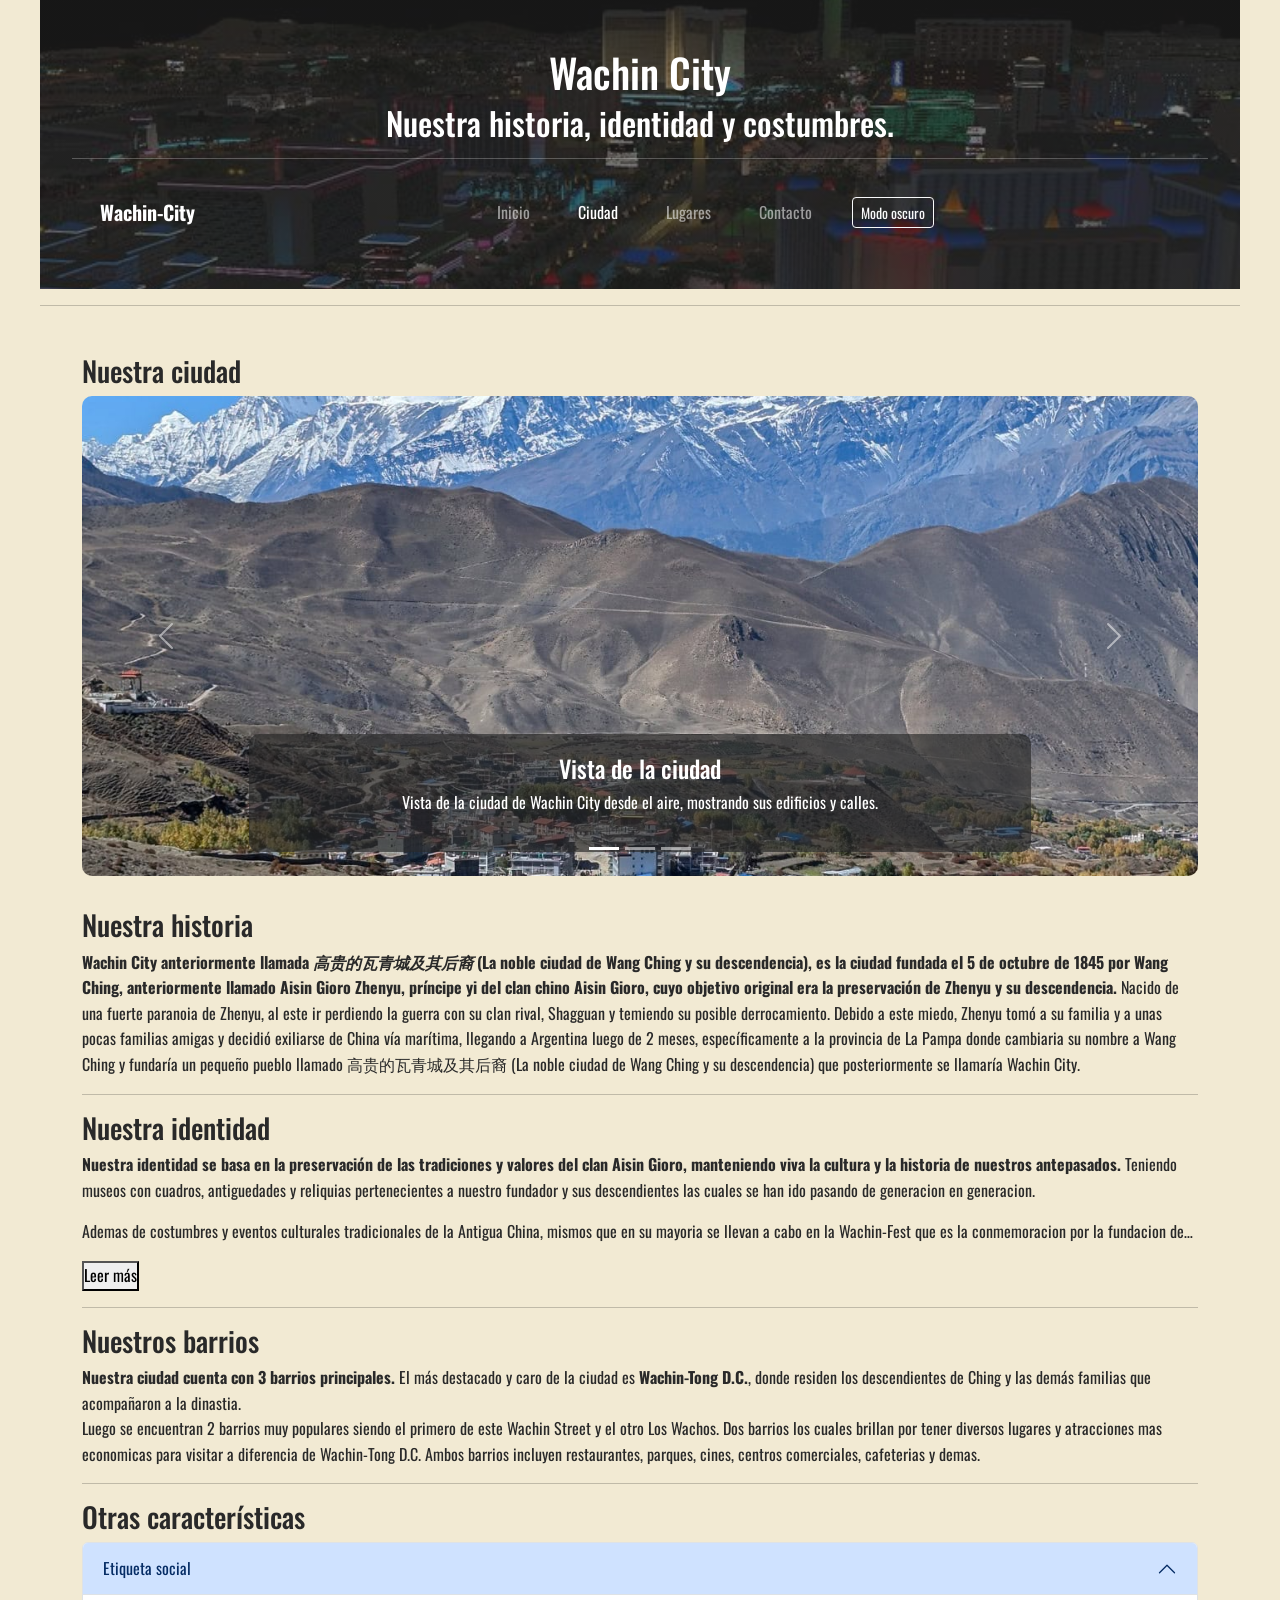
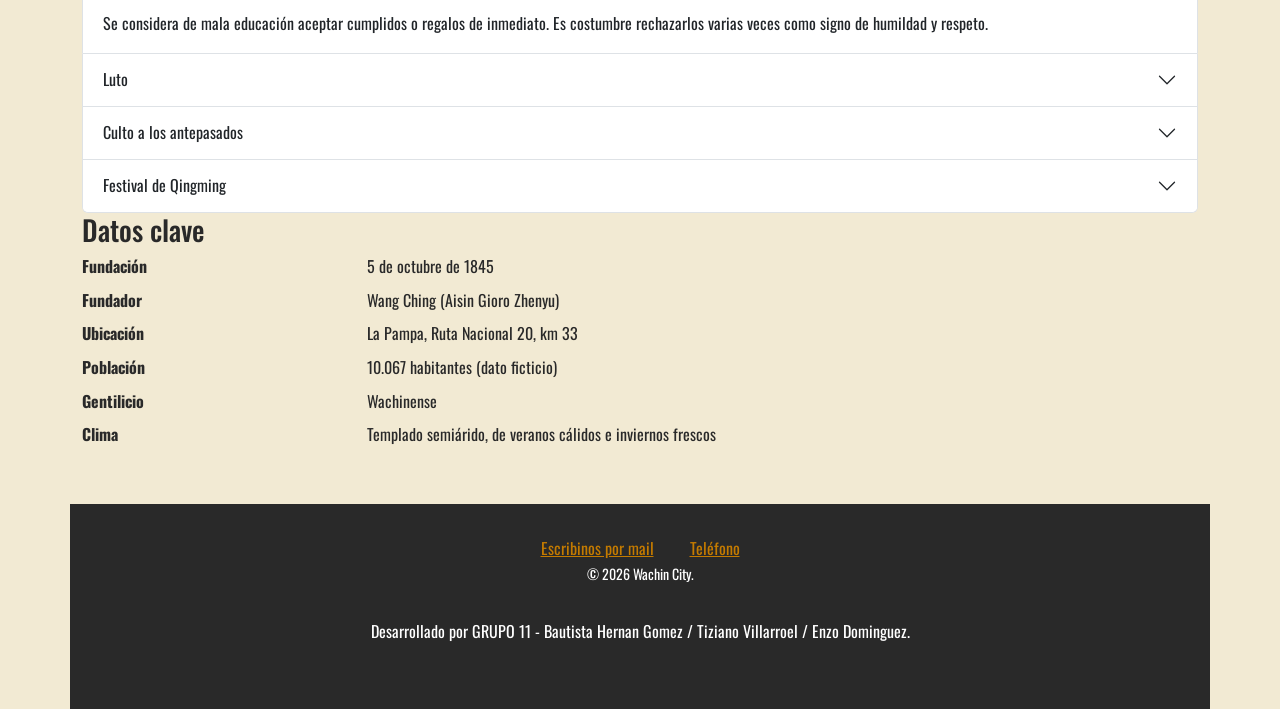
==== ciudad.html @ b2311fee "cambia el <dl> de otras características por un accordion" ====
<!DOCTYPE html>
<html lang="es">
<head>
    <meta charset="UTF-8">
    <meta name="viewport" content="width=device-width, initial-scale=1.0">
    <title>La ciudad | Wachin City</title>
    <link rel="preconnect" href="https://fonts.googleapis.com">
    <link rel="preconnect" href="https://fonts.gstatic.com" crossorigin>
    <link href="https://fonts.googleapis.com/css2?family=Oswald:wght@200..700&display=swap" rel="stylesheet">
    <link href="https://cdn.jsdelivr.net/npm/bootstrap@5.3.8/dist/css/bootstrap.min.css" rel="stylesheet" integrity="sha384-sRIl4kxILFvY47J16cr9ZwB07vP4J8+LH7qKQnuqkuIAvNWLzeN8tE5YBujZqJLB" crossorigin="anonymous">
    <link rel="stylesheet" href="./CSS/estilos.css">
</head>    
<body>
    <header id="principio" class="portada">
        <h1>
            Wachin City
        </h1>
        <h2>Nuestra historia, identidad y costumbres.</h2>
        <hr>
         <nav class="navbar navbar-expand-lg navbar-dark" aria-label="Navegación principal">
            <div class="container-fluid">

                <a class="navbar-brand" href="./Index.html">Wachin-City</a>

                <button class="navbar-toggler" type="button"
                        data-bs-toggle="collapse" data-bs-target="#menuPrincipal"
                        aria-controls="menuPrincipal" aria-expanded="false"
                        aria-label="Abrir menú">
                    <span class="navbar-toggler-icon"></span>
                </button>

                <div class="collapse navbar-collapse justify-content-center" id="menuPrincipal">
                    <ul class="navbar-nav">
                        <li class="nav-item"><a class="nav-link" href="./Index.html">Inicio</a></li>
                        <li class="nav-item"><a class="nav-link active" aria-current="page" href="./ciudad.html">Ciudad</a></li>
                        <li class="nav-item"><a class="nav-link" href="./lugares.html">Lugares</a></li>
                        <li class="nav-item"><a class="nav-link" href="./contacto.html">Contacto</a></li>
                    </ul>
                                        <button id="btn-modo" class="btn btn-outline-light btn-sm ms-lg-3">Modo oscuro</button>
                </div>

            </div>
        </nav>

    </header>
    <hr>
    <main class="container">
        <h3>Nuestra ciudad</h3>
        <div id="carouselDeCiudad" class="carousel slide">
        <div class="carousel-indicators">
            <button type="button" data-bs-target="#carouselDeCiudad" data-bs-slide-to="0" class="active" aria-current="true" aria-label="Slide 1"></button>
            <button type="button" data-bs-target="#carouselDeCiudad" data-bs-slide-to="1" aria-label="Slide 2"></button>
            <button type="button" data-bs-target="#carouselDeCiudad" data-bs-slide-to="2" aria-label="Slide 3"></button>
        </div>
        <div class="carousel-inner">
            <div class="carousel-item active">
            <img src="./IMG/2025-10-21-06-34-12-1344x1012.jpg" class="d-block w-100" alt="Vista de Wachin City desde el aire.">
            <div class="carousel-caption d-none d-md-block">
                <h4>Vista de la ciudad</h4>
                <p>Vista de la ciudad de Wachin City desde el aire, mostrando sus edificios y calles.</p>
            </div>
            </div>
            <div class="carousel-item">
            <img src="./IMG/_132733414_gettyimages-2034529929.jpg" class="d-block w-100" alt="Baile tradicional de la Wachin Fest.">
            <div class="carousel-caption d-none d-md-block">
                <h4>Baile tradicional</h4>
                <p>Un baile tradicional de la Wachin Fest, celebrada en conmemoración de la fundación de la ciudad.</p>
            </div>
            </div>
            <div class="carousel-item">
            <img src="./IMG/architecture_asia_the_largest_buddha_buddhism_building_deity_eye-1409924.jpg" class="d-block w-100" alt="Templo budista de Wachin City.">
            <div class="carousel-caption d-none d-md-block">
                <h4>Templo budista</h4>
                <p>Un templo budista en Wachin City, representativo de la cultura y religión local.</p>
            </div>
            </div>
        </div>
        <button class="carousel-control-prev" type="button" data-bs-target="#carouselDeCiudad" data-bs-slide="prev">
            <span class="carousel-control-prev-icon" aria-hidden="true"></span>
            <span class="visually-hidden">Previous</span>
        </button>
        <button class="carousel-control-next" type="button" data-bs-target="#carouselDeCiudad" data-bs-slide="next">
            <span class="carousel-control-next-icon" aria-hidden="true"></span>
            <span class="visually-hidden">Next</span>
        </button>
        </div>
        <h3>Nuestra historia</h3>
          <p>
           <b>
           Wachin City anteriormente llamada <em>高贵的瓦青城及其后裔</em> (La noble ciudad de 
     Wang Ching y su descendencia), es la ciudad fundada el 5 de octubre de 1845 por Wang Ching,
     anteriormente llamado Aisin Gioro Zhenyu, príncipe yi del clan chino Aisin Gioro, cuyo 
     objetivo original era la preservación de Zhenyu y su descendencia.
            </b> 
           Nacido de una fuerte paranoia de Zhenyu, al este ir perdiendo la guerra con su clan rival,
     Shagguan y temiendo su posible derrocamiento. Debido a este miedo, Zhenyu tomó a su familia y a unas pocas familias amigas y decidió exiliarse de China vía marítima,
    llegando a Argentina luego de 2 meses, específicamente a la provincia de La Pampa donde cambiaria su nombre a Wang Ching
     y fundaría un pequeño pueblo llamado 高贵的瓦青城及其后裔 (La noble ciudad de Wang Ching y su descendencia) que posteriormente se llamaría Wachin City.
        </p>
        <hr>
        <h3>Nuestra identidad</h3>
          <p>
                <b>
                    Nuestra identidad se basa en la preservación de las tradiciones y valores del clan Aisin Gioro, manteniendo viva la cultura y la historia de nuestros antepasados.
                </b>
                Teniendo museos con cuadros, antiguedades y reliquias pertenecientes a nuestro fundador y sus descendientes las cuales se han ido pasando
                de generacion en generacion.
                <br>
          </p>
              <p id="texto" class="texto-corto">
Ademas de costumbres y eventos culturales tradicionales de la Antigua China, mismos que en su mayoria se llevan a cabo en la Wachin-Fest que es la conmemoracion por la fundacion 
                de la ciudad. Como por ejemplo la tradicional Danza del Dragon para ahuyentar a los malos espiritus o el desarrollo de la caligrafía, poesía,
                 música con gongs y flautas como medio artistico, y juegos como el touhu (lanzamiento de flechas) como medio de entretenimiento.</p>

<button id="btnLeer" onclick="alternarTexto('texto', 'btnLeer')">Leer más</button>  
            
        <hr>
        <h3>Nuestros barrios</h3>
        <p>
            <b>
                Nuestra ciudad cuenta con 3 barrios principales.
            </b>
            El más destacado y caro de la ciudad es <b>Wachin-Tong D.C.</b>, donde residen
            los descendientes de Ching y las demás familias que acompañaron a la dinastia. <br>
             Luego se encuentran 2 barrios muy populares siendo el primero de este Wachin Street
              y el otro Los Wachos. Dos barrios los cuales brillan por tener diversos lugares y atracciones mas economicas para visitar
              a diferencia de Wachin-Tong D.C. Ambos barrios incluyen restaurantes, parques, cines, centros comerciales, cafeterias y demas.

        </p>
        <hr>
        <h3>Otras características</h3>
        <div class="accordion" id="acordeonCaracteristicas">

            <div class="accordion-item">
                <h4 class="accordion-header">
                    <button class="accordion-button" type="button" data-bs-toggle="collapse"
                            data-bs-target="#carac1" aria-expanded="true" aria-controls="carac1">
                        Etiqueta social
                    </button>
                </h4>
                <div id="carac1" class="accordion-collapse collapse show" data-bs-parent="#acordeonCaracteristicas">
                    <div class="accordion-body">
                        Se considera de mala educación aceptar cumplidos o regalos de inmediato.
                        Es costumbre rechazarlos varias veces como signo de humildad y respeto.
                    </div>
                </div>
            </div>

            <div class="accordion-item">
                <h4 class="accordion-header">
                    <button class="accordion-button collapsed" type="button" data-bs-toggle="collapse"
                            data-bs-target="#carac2" aria-expanded="false" aria-controls="carac2">
                        Luto
                    </button>
                </h4>
                <div id="carac2" class="accordion-collapse collapse" data-bs-parent="#acordeonCaracteristicas">
                    <div class="accordion-body">
                        De la misma forma que en China y diferente al resto de Argentina, el color del luto
                        en Wachin City es el blanco, utilizado en vestimenta y decoraciones funerarias.
                    </div>
                </div>
            </div>

            <div class="accordion-item">
                <h4 class="accordion-header">
                    <button class="accordion-button collapsed" type="button" data-bs-toggle="collapse"
                            data-bs-target="#carac3" aria-expanded="false" aria-controls="carac3">
                        Culto a los antepasados
                    </button>
                </h4>
                <div id="carac3" class="accordion-collapse collapse" data-bs-parent="#acordeonCaracteristicas">
                    <div class="accordion-body">
                        Cada hogar mantiene un altar dedicado a los ancestros, donde se llevan ofrendas
                        de comida, incienso y vino regularmente.
                    </div>
                </div>
            </div>

            <div class="accordion-item">
                <h4 class="accordion-header">
                    <button class="accordion-button collapsed" type="button" data-bs-toggle="collapse"
                            data-bs-target="#carac4" aria-expanded="false" aria-controls="carac4">
                        Festival de Qingming
                    </button>
                </h4>
                <div id="carac4" class="accordion-collapse collapse" data-bs-parent="#acordeonCaracteristicas">
                    <div class="accordion-body">
                        Práctica muy antigua de barrer y visitar tumbas familiares cada 4 o 5 de abril,
                        dejando comida y ofrendas. Se cree que descuidar la tumba trae el castigo de los espíritus.
                    </div>
                </div>
            </div>

        </div>
        <h3>Datos clave</h3>
        <dl class="row">
            <dt class="col-sm-3">Fundación</dt>
            <dd class="col-sm-9">5 de octubre de 1845</dd>
            <dt class="col-sm-3">Fundador</dt>
            <dd class="col-sm-9">Wang Ching (Aisin Gioro Zhenyu)</dd>
            <dt class="col-sm-3">Ubicación</dt>
            <dd class="col-sm-9">La Pampa, Ruta Nacional 20, km 33</dd>
            <dt class="col-sm-3">Población</dt>
            <dd class="col-sm-9">10.067 habitantes (dato ficticio)</dd>
            <dt class="col-sm-3">Gentilicio</dt>
            <dd class="col-sm-9">Wachinense</dd>
            <dt class="col-sm-3">Clima</dt>
            <dd class="col-sm-9">Templado semiárido, de veranos cálidos e inviernos frescos</dd>
        </dl>
    </main>
    <footer class="container">
        <a href="mailto:consultaswachincity@gmail.com">Escribinos por mail</a>
        <a href="tel:+542954123456">Teléfono</a>
        <p><small>&copy; 2026 Wachin City. </small></p>
        <address>Desarrollado por GRUPO 11 - Bautista Hernan Gomez / Tiziano Villarroel / Enzo Dominguez.</address>
    </footer>
    <script src="https://cdn.jsdelivr.net/npm/bootstrap@5.3.8/dist/js/bootstrap.min.js" integrity="sha384-G/EV+4j2dNv+tEPo3++6LCgdCROaejBqfUeNjuKAiuXbjrxilcCdDz6ZAVfHWe1Y" crossorigin="anonymous"></script>
    <script src="./JS/main.js"></script>
</body>
</html>
---- CSS/estilos.css ----
/*  ACA ARMO MI PALETA  */

:root {
    --color-primario: #7ba8ad;
    --color-acento: #c47b00;
    --color-fondo: #f2ead3;
    --color-texto: #292929;
    --color-texto-claro: #ffffff;
    --fuente-principal: "Oswald", sans-serif;
    --color-tarjeta: #ffffff;
    --color-footer: #292929;
}

/* RESET BASICO */

* {
  box-sizing: border-box;
  margin: 0;
  padding: 0;
}

/* ESTILOS GLOBALES */

html {
  font-size: 16px
}

body {
    font-family: var(--fuente-principal);
    font-size: 1rem;
    line-height: 1.6;
    color: var(--color-texto);
    background-color: var(--color-fondo);
    max-width: 1200px;
    margin: 0 auto;

}

/* HEADER */

header {
  background-color: var(--color-primario);
  color: var(--color-texto-claro);
  padding: 2rem;
  text-align: center;
}

header h1 {
  font-size: 2.5rem;
}

nav {
  margin-top: 1.5rem;
  justify-content: center;
}

nav a{
  color: var(--color-texto-claro);
  text-decoration: none;
  margin: 0 1rem;
  font-weight: bold;
}

nav a:hover {
    color: var(--color-acento);
    text-decoration: underline;
}

header img {
    width: 80%;
    max-width: 800px;
    margin-top: 1.5rem;
    border-radius: 10px;
}

/* PORTADA (solo el header del index) */

.portada {
    background-image:
        linear-gradient(rgba(41, 41, 41, 0.55), rgba(41, 41, 41, 0.55)),
        url("../IMG/db695988c32816dcdccfdafbcd4e0175.jpg");
    background-size: cover;
    background-position: center;
    padding: 3rem 2rem;
}


/* MAIN Y SECCIONES-ARTICULOS */

main {
    padding: 2rem;
}

/* CLIMA */

.clima {

    display: flex;

    justify-content: center;

    align-items: center;

    gap: 1rem;

    background-color: rgba(255, 255, 255, 0.15);

    padding: 0.8rem 1.5rem;

    margin: 1.5rem auto;

    border-radius: 50px;

    width: fit-content;

}


/* PRESENTACIÓN */

.presentacion {

    max-width: 850px;

    margin: 2rem auto 0;

}


.presentacion h2 {

    margin-bottom: 0.8rem;

}


.presentacion p {

    font-size: 1.05rem;

}

/* TARJETAS PRINCIPALES */

.contenedor-articulos {

    display: grid;

    grid-template-columns: repeat(3, 1fr);

    gap: 1.5rem;

}


.tarjeta {

    background-color: var(--color-tarjeta);

    padding: 1.5rem;

    border-left: 5px solid var(--color-primario);

    border-radius: 10px;

}


.tarjeta h3 {

    color: var(--color-primario);

    font-size: 1.5rem;

    margin-bottom: 0.5rem;

}


.tarjeta p {

    margin-bottom: 1rem;

}


/* BOTONES */

.boton {

    display: inline-block;

    background-color: var(--color-primario);

    color: var(--color-texto-claro);

    padding: 0.5rem 1rem;

    border-radius: 50px;

    text-decoration: none;

    font-weight: bold;

    margin-top: 0.5rem;

}


.boton:hover {

    background-color: var(--color-acento);

}


/* SECCIÓN DE NOTICIAS */

.seccion-noticias {

    margin-top: 3rem;

}


.seccion-noticias > h2 {

    text-align: center;

    margin-bottom: 1.5rem;

    color: var(--color-primario);

}


/* CONTENEDOR DE NOTICIAS */

.sector-noticias {
    display: grid;
    grid-template-columns: repeat(2, 1fr);
    gap: 2rem;

    max-width: 1000px;
    margin: 0 auto;
}


/* TARJETA DE NOTICIA */

.noticia {

    display: flex;

    align-items: stretch;

    background-color: var(--color-tarjeta);

    border-top: 5px solid var(--color-acento);

    border-radius: 10px;

    overflow: hidden;

}


/* IMAGEN DE NOTICIA */

.noticia img {

    width: 45%;

    min-height: 200px;

    object-fit: cover;

}


/* CONTENIDO DE LA NOTICIA */

.contenido-noticia {
    display: flex;
    flex-direction: column;
    padding: 1.5rem;
    flex: 1;
}

.contenido-noticia .boton {
    align-self: center;
    margin-top: auto;
}

.contenido-noticia h3 {

    color: var(--color-primario);

    font-size: 1.4rem;

    margin-bottom: 0.5rem;

}


.contenido-noticia p {

    margin-bottom: 0.8rem;

}


/* FOOTER */

footer {
    background-color: var(--color-footer);
    color: var(--color-texto-claro);
    padding: 2rem;
    text-align: center;
}

footer a {
    color: var(--color-acento);
    margin: 0 1rem;
}

address {
    text-align: center;
    padding: 1rem;
}


/* MODO OSCURO */

body.oscuro {
    --color-fondo: #1a1a1a;
    --color-texto: #f5f5f5;
    --color-tarjeta: #2a2a2a;
}


/* RESPONSIVE (celulares y tablets)*/

@media (max-width: 768px) {

    .contenedor-articulos,
    .sector-noticias {
        grid-template-columns: 1fr;
    }

    .noticia {
        flex-direction: column;
    }

    .noticia img {
        width: 100%;
    }
}


/* Texto completo al hacer clic en "Leer más" */
.texto-corto.expandido {
  display: block;
  -webkit-line-clamp: unset;
  line-clamp: unset;
  overflow: visible;
}

/* Mensaje general que muestra main.js debajo del formulario */
.msg-error,
.msg-exito {
    padding: 0.75rem 1rem;
    border-radius: 8px;
    border-left: 5px solid;
}

.msg-error {
    background-color: #fdecea;
    color: #7a1c14;
    border-left-color: #c0392b;
}

.msg-exito {
    background-color: #e8f5e9;
    color: #1b5e20;
    border-left-color: #2e7d32;
}
/* Variante propia de btn con la paleta (se usa como "btn btn-wachin") */

.btn-wachin {
    background-color: var(--color-primario);
    color: var(--color-texto-claro);
    border: none;
    padding: 0.5rem 1rem;
    border-radius: 50px;
    text-decoration: none;
    font-weight: bold;
    cursor: pointer;
}

/* PERSONALIZACIÓN CARRUSEL */
.carousel {
    border-radius: 10px;
    overflow: hidden;
    margin-bottom: 2rem;
}

.carousel img {
    max-height: 480px;
    object-fit: cover;
}

.carousel-caption {
    background-color: rgba(41, 41, 41, 0.65);
    border-radius: 10px;
    bottom: 1.5rem;
}


/* NOTICIAS - categoría y fecha */

.meta-noticia {
    display: flex;
    align-items: center;
    gap: 0.5rem;
    font-size: 0.9rem;
}
.texto-corto {
  display: -webkit-box;
  -webkit-box-orient: vertical;
  -webkit-line-clamp: 1;
  line-clamp: 1;
  overflow: hidden;
}

.texto-corto.expandido {
  display: block;
  -webkit-line-clamp: unset;
  line-clamp: unset;
  overflow: visible;
}
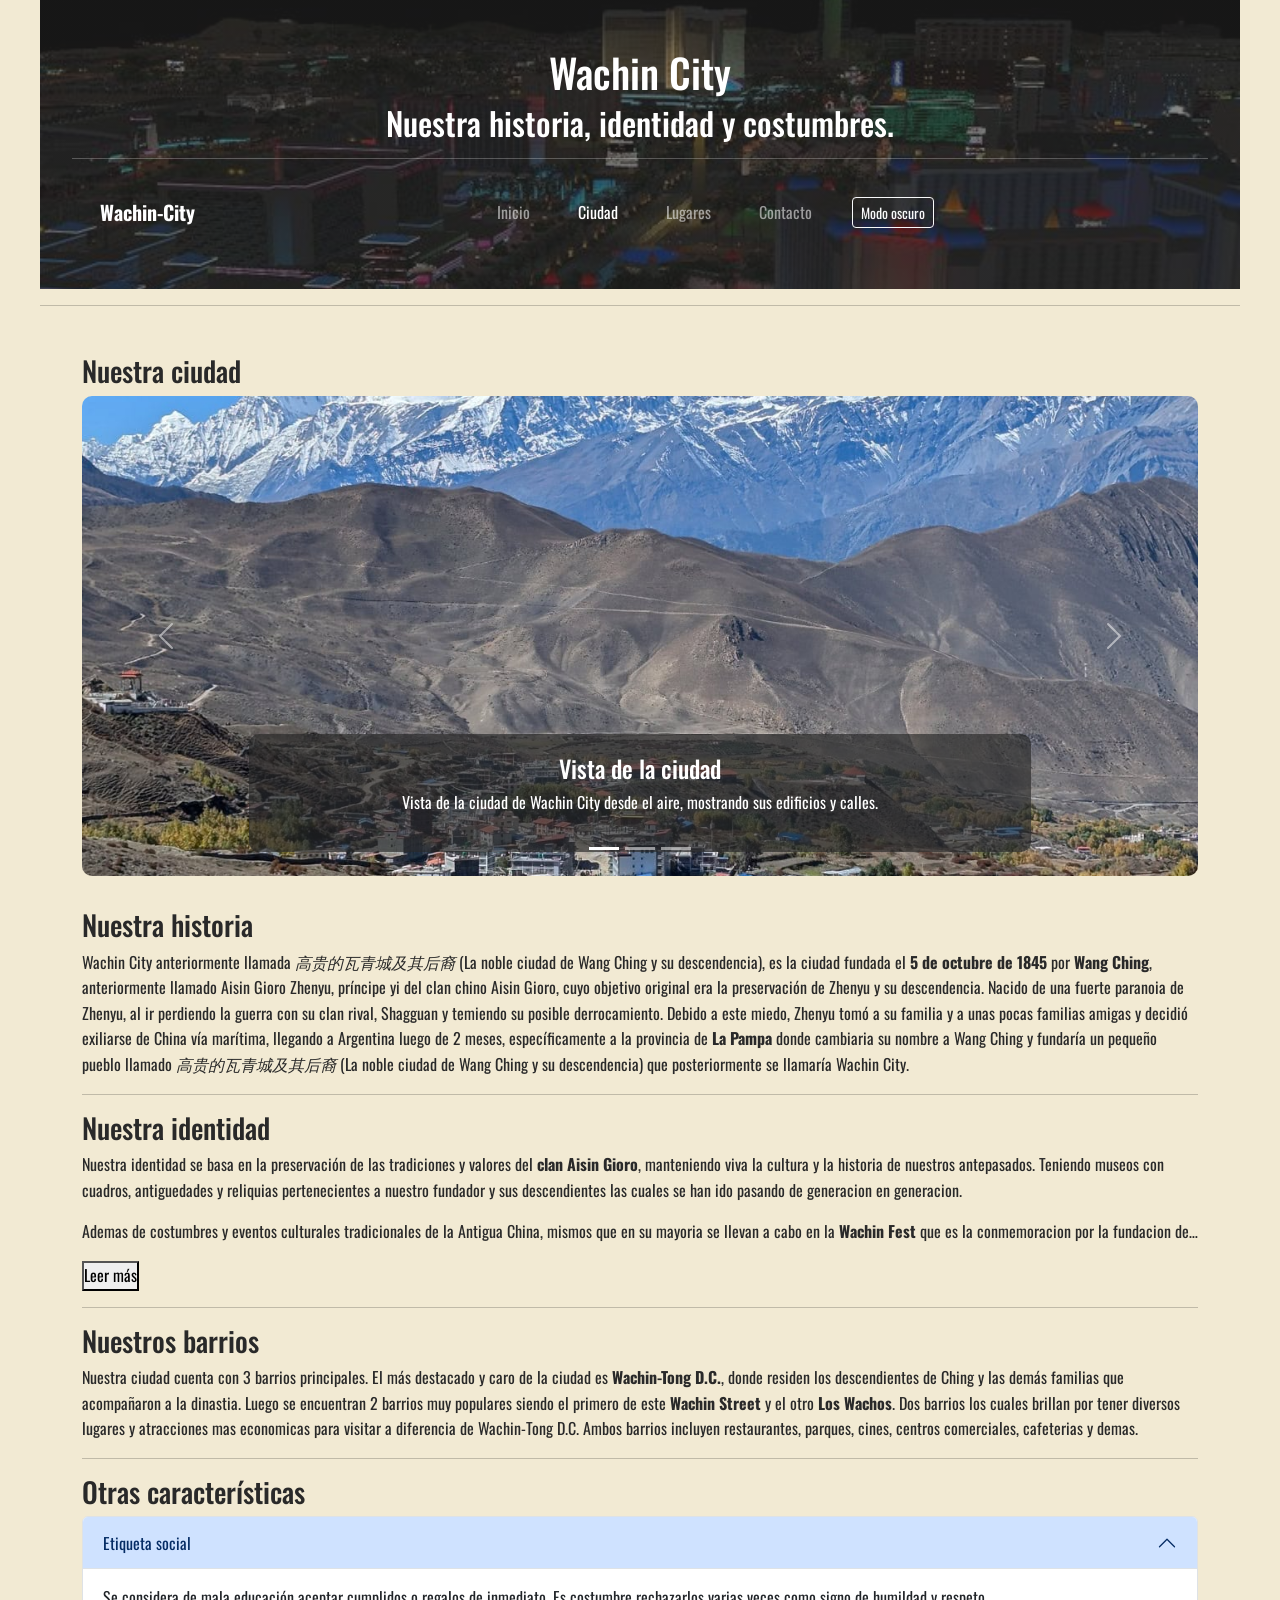
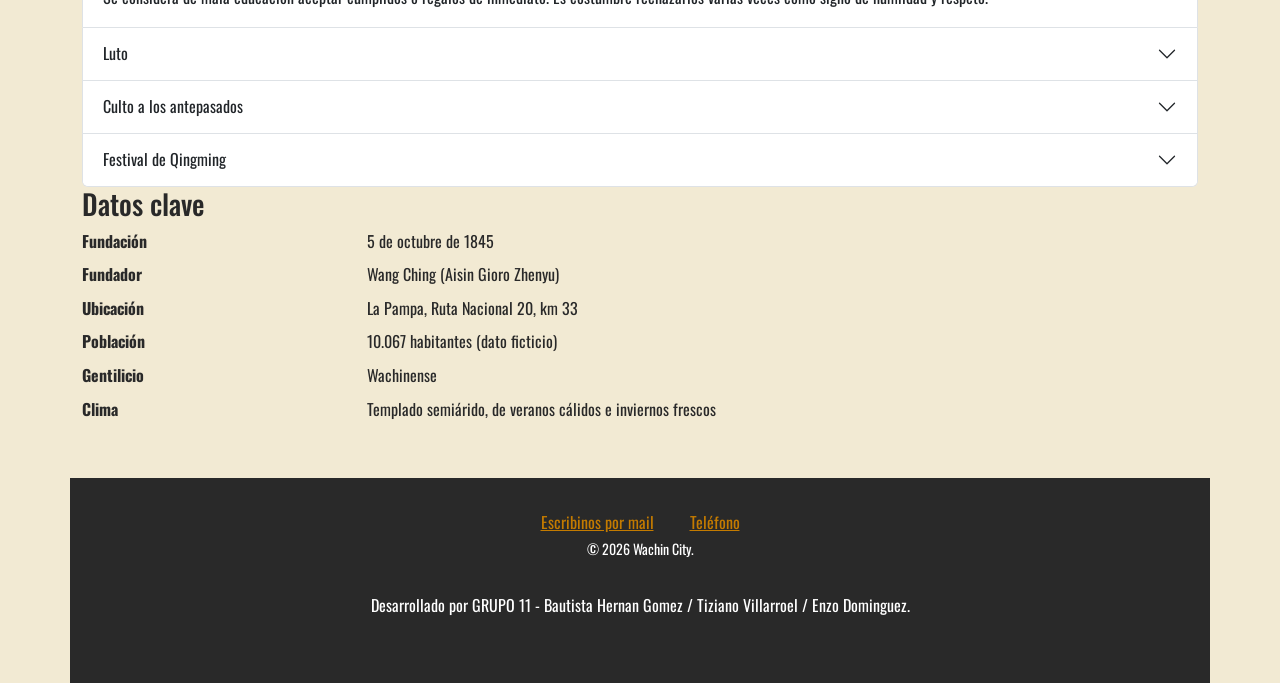
==== commit c0544933: "cambia <b> por <strong> en datos de importancia" ====
--- a/ciudad.html
+++ b/ciudad.html
@@ -86,29 +86,29 @@
         </div>
         <h3>Nuestra historia</h3>
           <p>
-           <b>
-           Wachin City anteriormente llamada <em>高贵的瓦青城及其后裔</em> (La noble ciudad de 
-     Wang Ching y su descendencia), es la ciudad fundada el 5 de octubre de 1845 por Wang Ching,
+           
+           Wachin City anteriormente llamada <em lang="zh">高贵的瓦青城及其后裔</em> (La noble ciudad de 
+     Wang Ching y su descendencia), es la ciudad fundada el <strong>5 de octubre de 1845</strong> por <strong>Wang Ching</strong>,
      anteriormente llamado Aisin Gioro Zhenyu, príncipe yi del clan chino Aisin Gioro, cuyo 
      objetivo original era la preservación de Zhenyu y su descendencia.
-            </b> 
-           Nacido de una fuerte paranoia de Zhenyu, al este ir perdiendo la guerra con su clan rival,
+        
+           Nacido de una fuerte paranoia de Zhenyu, al ir perdiendo la guerra con su clan rival,
      Shagguan y temiendo su posible derrocamiento. Debido a este miedo, Zhenyu tomó a su familia y a unas pocas familias amigas y decidió exiliarse de China vía marítima,
-    llegando a Argentina luego de 2 meses, específicamente a la provincia de La Pampa donde cambiaria su nombre a Wang Ching
-     y fundaría un pequeño pueblo llamado 高贵的瓦青城及其后裔 (La noble ciudad de Wang Ching y su descendencia) que posteriormente se llamaría Wachin City.
+    llegando a Argentina luego de 2 meses, específicamente a la provincia de <strong>La Pampa</strong> donde cambiaria su nombre a Wang Ching
+     y fundaría un pequeño pueblo llamado <em lang="zh">高贵的瓦青城及其后裔</em> (La noble ciudad de Wang Ching y su descendencia) que posteriormente se llamaría Wachin City.
         </p>
         <hr>
         <h3>Nuestra identidad</h3>
           <p>
-                <b>
-                    Nuestra identidad se basa en la preservación de las tradiciones y valores del clan Aisin Gioro, manteniendo viva la cultura y la historia de nuestros antepasados.
-                </b>
+            
+                    Nuestra identidad se basa en la preservación de las tradiciones y valores del <strong>clan Aisin Gioro</strong>, manteniendo viva la cultura y la historia de nuestros antepasados.
+               
                 Teniendo museos con cuadros, antiguedades y reliquias pertenecientes a nuestro fundador y sus descendientes las cuales se han ido pasando
                 de generacion en generacion.
-                <br>
+
           </p>
               <p id="texto" class="texto-corto">
-Ademas de costumbres y eventos culturales tradicionales de la Antigua China, mismos que en su mayoria se llevan a cabo en la Wachin-Fest que es la conmemoracion por la fundacion 
+        Ademas de costumbres y eventos culturales tradicionales de la Antigua China, mismos que en su mayoria se llevan a cabo en la <strong>Wachin Fest</strong> que es la conmemoracion por la fundacion 
                 de la ciudad. Como por ejemplo la tradicional Danza del Dragon para ahuyentar a los malos espiritus o el desarrollo de la caligrafía, poesía,
                  música con gongs y flautas como medio artistico, y juegos como el touhu (lanzamiento de flechas) como medio de entretenimiento.</p>
 
@@ -117,13 +117,13 @@
         <hr>
         <h3>Nuestros barrios</h3>
         <p>
-            <b>
+            
                 Nuestra ciudad cuenta con 3 barrios principales.
-            </b>
-            El más destacado y caro de la ciudad es <b>Wachin-Tong D.C.</b>, donde residen
-            los descendientes de Ching y las demás familias que acompañaron a la dinastia. <br>
-             Luego se encuentran 2 barrios muy populares siendo el primero de este Wachin Street
-              y el otro Los Wachos. Dos barrios los cuales brillan por tener diversos lugares y atracciones mas economicas para visitar
+            
+            El más destacado y caro de la ciudad es <strong>Wachin-Tong D.C.</strong>, donde residen
+            los descendientes de Ching y las demás familias que acompañaron a la dinastia. 
+             Luego se encuentran 2 barrios muy populares siendo el primero de este <strong>Wachin Street</strong>
+              y el otro <strong>Los Wachos</strong>. Dos barrios los cuales brillan por tener diversos lugares y atracciones mas economicas para visitar
               a diferencia de Wachin-Tong D.C. Ambos barrios incluyen restaurantes, parques, cines, centros comerciales, cafeterias y demas.
 
         </p>
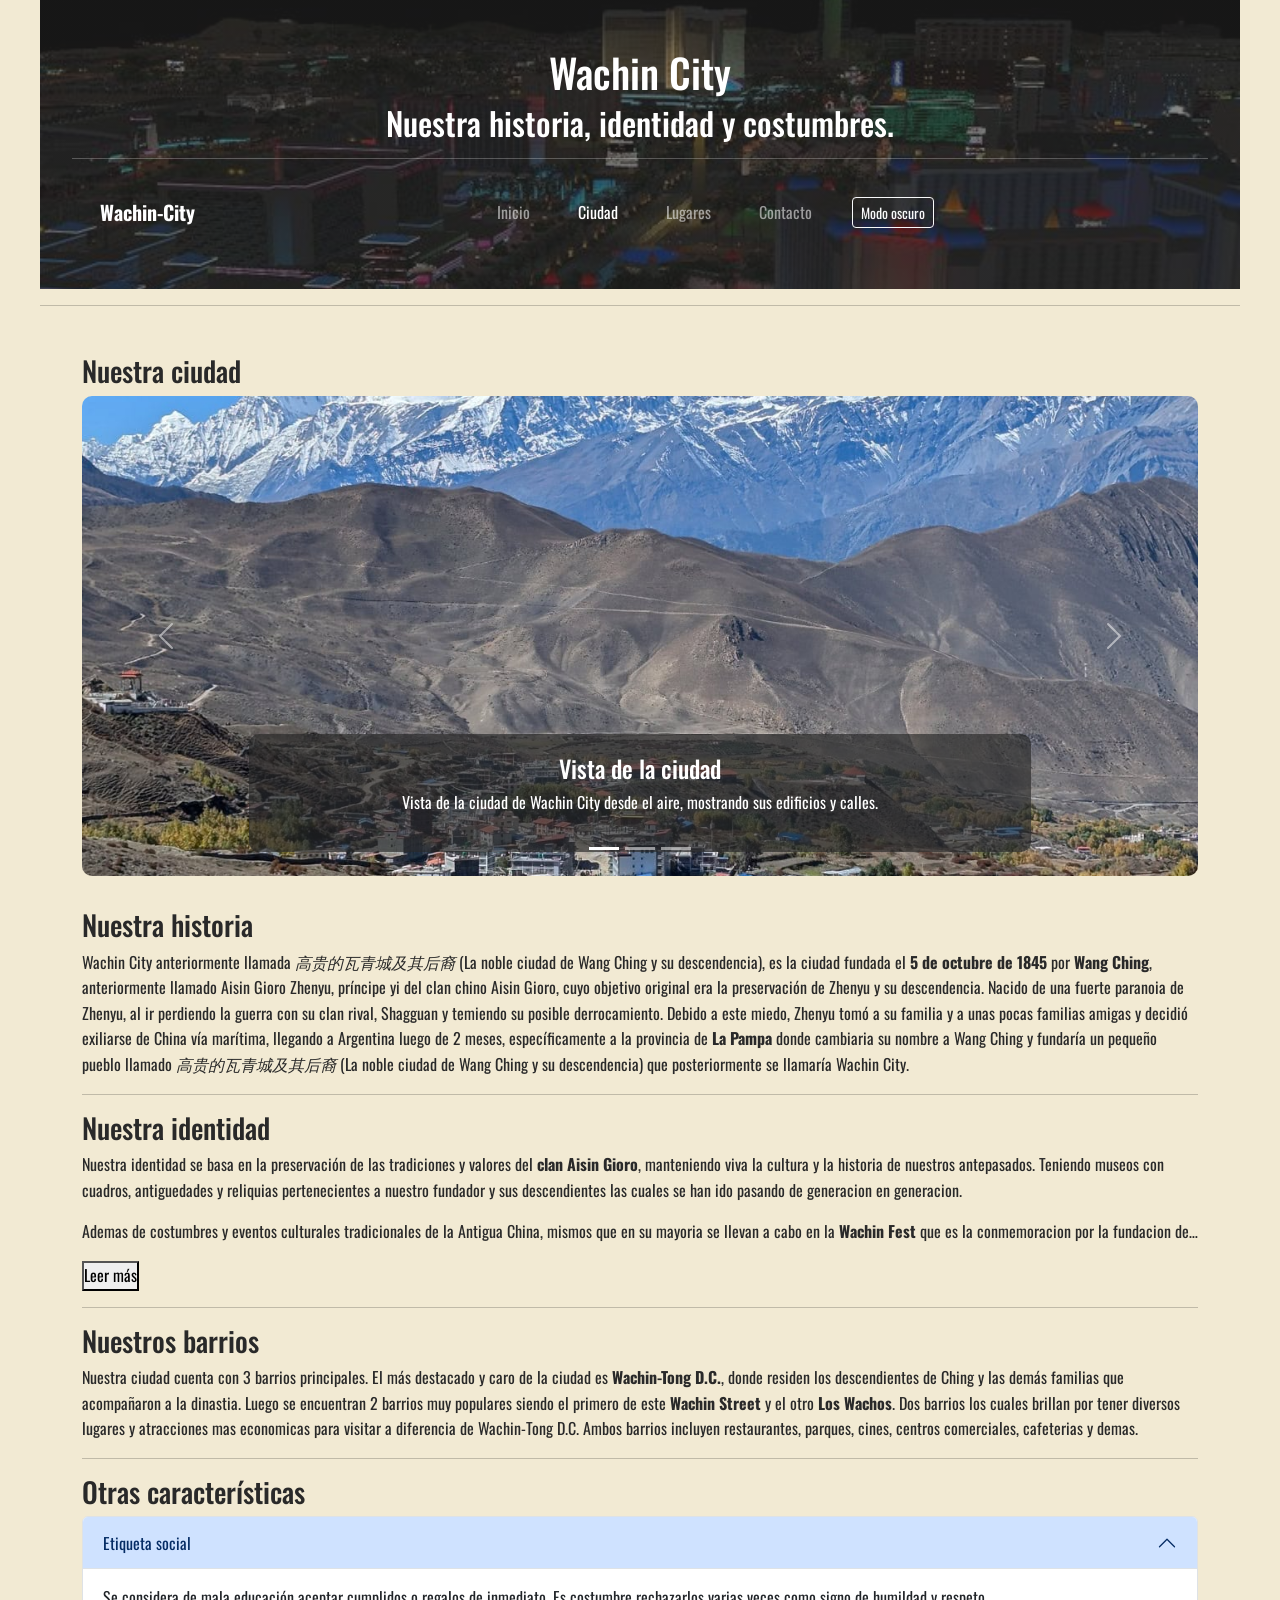
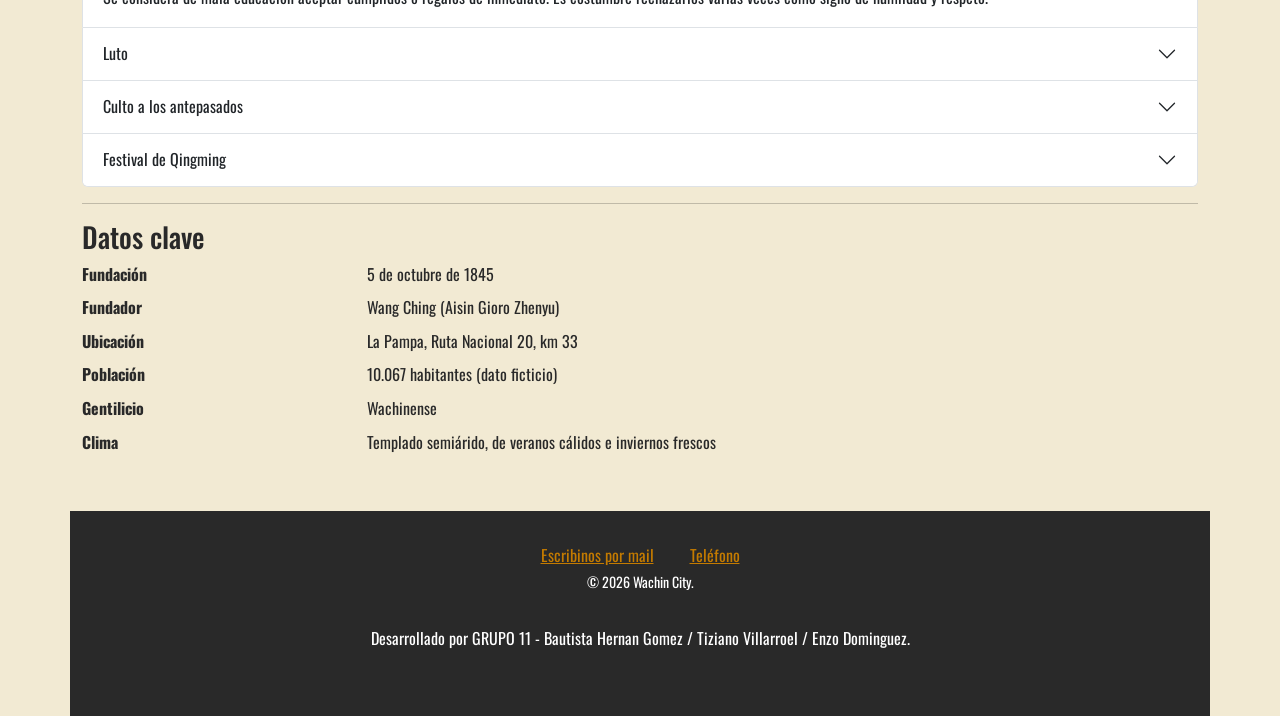
==== commit e21164fc: "agrega un hr despues de otras caracteristicas" ====
--- a/ciudad.html
+++ b/ciudad.html
@@ -192,6 +192,7 @@
             </div>
 
         </div>
+        <hr>
         <h3>Datos clave</h3>
         <dl class="row">
             <dt class="col-sm-3">Fundación</dt>
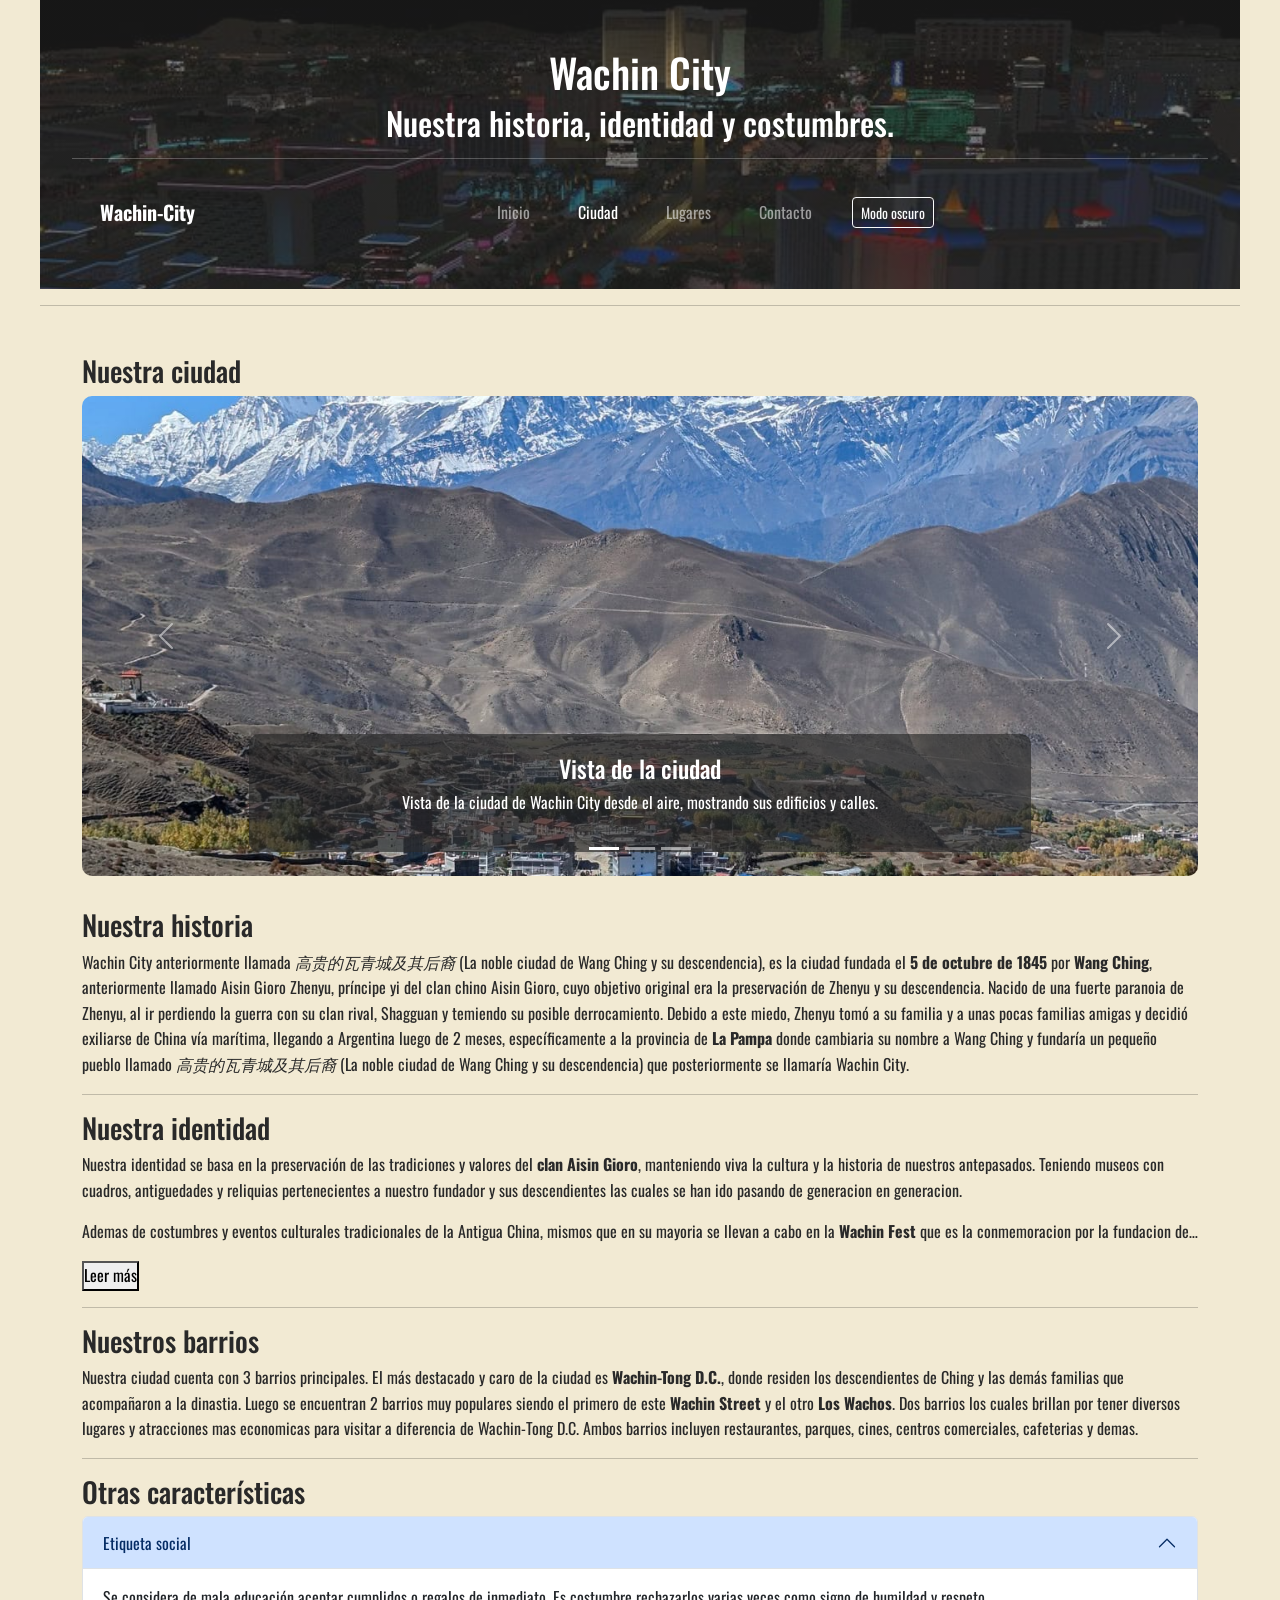
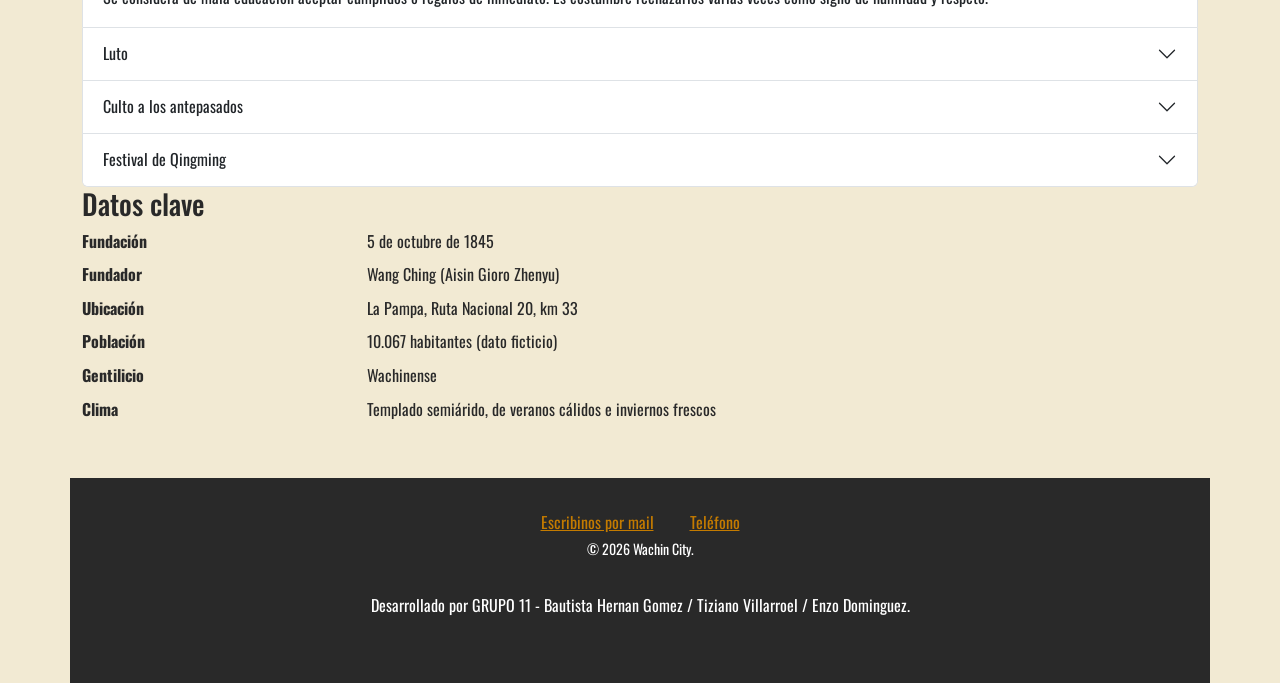
==== commit cce814f6: "Merge branch 'main' of https://github.com/gomezbautista0077-tech/Lenguajes-Informaticos1-" ====
--- a/ciudad.html
+++ b/ciudad.html
@@ -192,7 +192,6 @@
             </div>
 
         </div>
-        <hr>
         <h3>Datos clave</h3>
         <dl class="row">
             <dt class="col-sm-3">Fundación</dt>
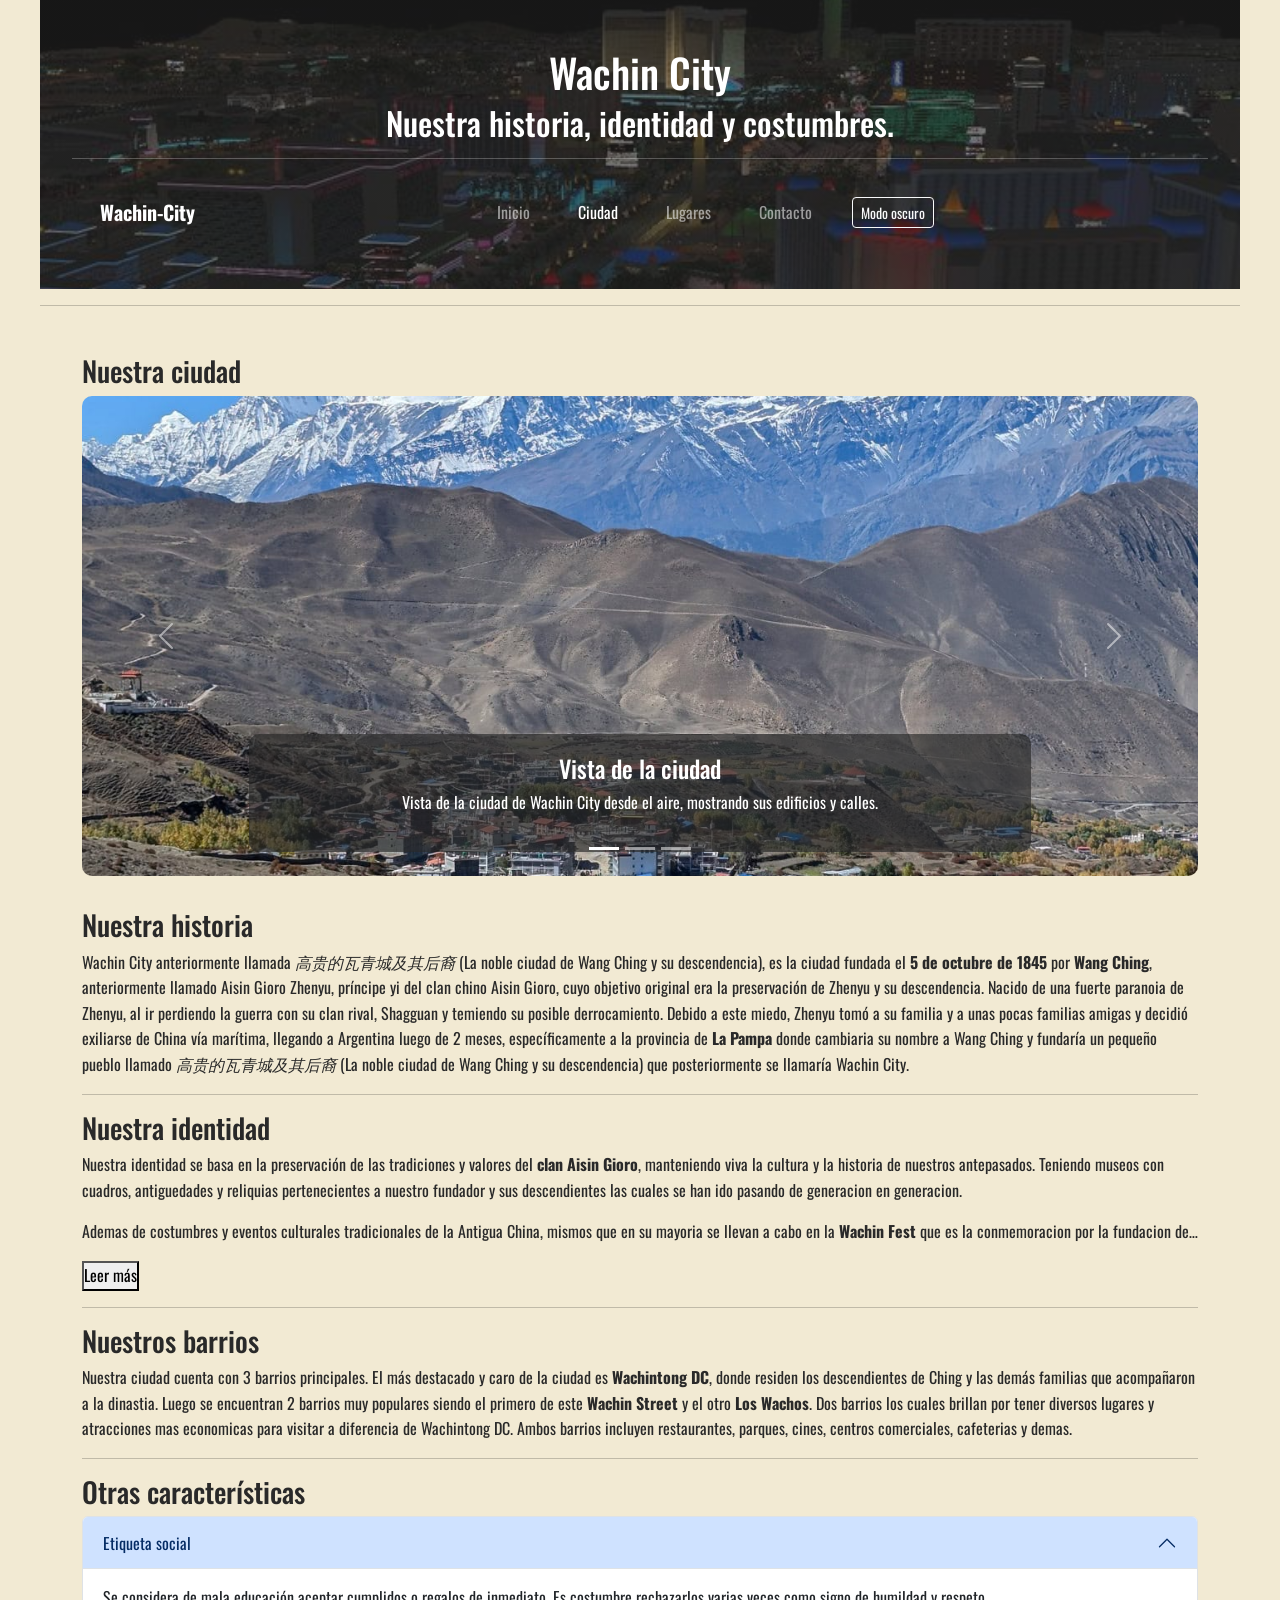
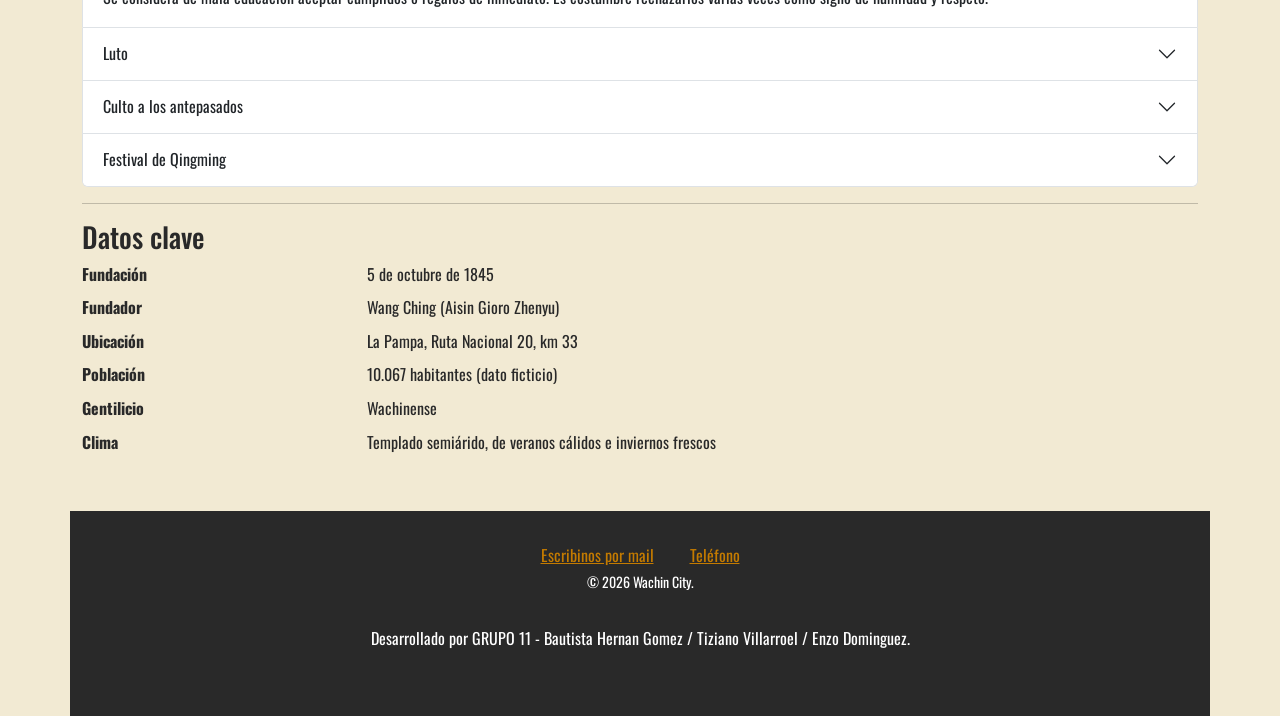
==== commit 54359211: "fix: cambia imágenes del carrussel y arregla nombres" ====
--- a/ciudad.html
+++ b/ciudad.html
@@ -61,17 +61,17 @@
             </div>
             </div>
             <div class="carousel-item">
-            <img src="./IMG/_132733414_gettyimages-2034529929.jpg" class="d-block w-100" alt="Baile tradicional de la Wachin Fest.">
+            <img src="./IMG/POST-2-PLAZA-DE-DURBAR-EN-PATAN-c-dalbera.jpg" class="d-block w-100" alt="Plaza de Wachin Street.">
             <div class="carousel-caption d-none d-md-block">
-                <h4>Baile tradicional</h4>
-                <p>Un baile tradicional de la Wachin Fest, celebrada en conmemoración de la fundación de la ciudad.</p>
+                <h4>Plaza de Wachin Street</h4>
+                <p>Una de las plazas principales de Wachin Street, donde se celebran eventos culturales y sociales.</p>
             </div>
             </div>
             <div class="carousel-item">
-            <img src="./IMG/architecture_asia_the_largest_buddha_buddhism_building_deity_eye-1409924.jpg" class="d-block w-100" alt="Templo budista de Wachin City.">
+            <img src="./IMG/casa de los descendientes de Ching en wachintong DC.jpg" class="d-block w-100" alt="Casa de los descendientes de Ching en Wachin City.">
             <div class="carousel-caption d-none d-md-block">
-                <h4>Templo budista</h4>
-                <p>Un templo budista en Wachin City, representativo de la cultura y religión local.</p>
+                <h4>Casa de los descendientes de Wang Ching</h4>
+                <p>La casa donde viven los descendientes de Wang Ching ubicada en Wachintong DC, representativa de la historia y cultura local.</p>
             </div>
             </div>
         </div>
@@ -84,6 +84,7 @@
             <span class="visually-hidden">Next</span>
         </button>
         </div>
+
         <h3>Nuestra historia</h3>
           <p>
            
@@ -120,11 +121,11 @@
             
                 Nuestra ciudad cuenta con 3 barrios principales.
             
-            El más destacado y caro de la ciudad es <strong>Wachin-Tong D.C.</strong>, donde residen
+            El más destacado y caro de la ciudad es <strong>Wachintong DC</strong>, donde residen
             los descendientes de Ching y las demás familias que acompañaron a la dinastia. 
              Luego se encuentran 2 barrios muy populares siendo el primero de este <strong>Wachin Street</strong>
               y el otro <strong>Los Wachos</strong>. Dos barrios los cuales brillan por tener diversos lugares y atracciones mas economicas para visitar
-              a diferencia de Wachin-Tong D.C. Ambos barrios incluyen restaurantes, parques, cines, centros comerciales, cafeterias y demas.
+              a diferencia de Wachintong DC. Ambos barrios incluyen restaurantes, parques, cines, centros comerciales, cafeterias y demas.
 
         </p>
         <hr>
@@ -192,6 +193,7 @@
             </div>
 
         </div>
+        <hr>
         <h3>Datos clave</h3>
         <dl class="row">
             <dt class="col-sm-3">Fundación</dt>
--- a/CSS/estilos.css
+++ b/CSS/estilos.css
@@ -439,4 +439,59 @@
   line-clamp: unset;
   overflow: visible;
 }
- + 
+
+/* DATOS ÚTILES */
+
+.datos-utiles {
+    margin-top: 3rem;
+    text-align: center;
+}
+
+.datos-utiles h2 {
+    color: var(--color-primario);
+    margin-bottom: 1rem;
+}
+
+.datos-utiles ul {
+    list-style: none;
+}
+
+/* ESTADO SUBTE */
+
+.estado-subte {
+    display: flex;
+    flex-wrap: wrap;
+    align-items: center;
+    gap: 1rem;
+    background-color: var(--color-tarjeta);
+    border: 1px solid rgba(123, 168, 173, 0.4);
+    border-radius: 15px;
+    padding: 1rem 1.5rem;
+    margin: 2rem 0;
+}
+
+.icono-subte {
+    font-size: 1.5rem;
+}
+
+.info-subte {
+    display: flex;
+    flex-direction: column;
+}
+
+.servicios-afectados {
+    margin-left: auto;
+    background-color: #fde8e8;
+    color: #c0392b;
+    font-weight: bold;
+    font-size: 0.85rem;
+    text-transform: uppercase;
+    padding: 0.3rem 0.8rem;
+    border-radius: 8px;
+}
+
+.datos-utiles a {
+    color: var(--color-acento);
+    font-weight: bold;
+}
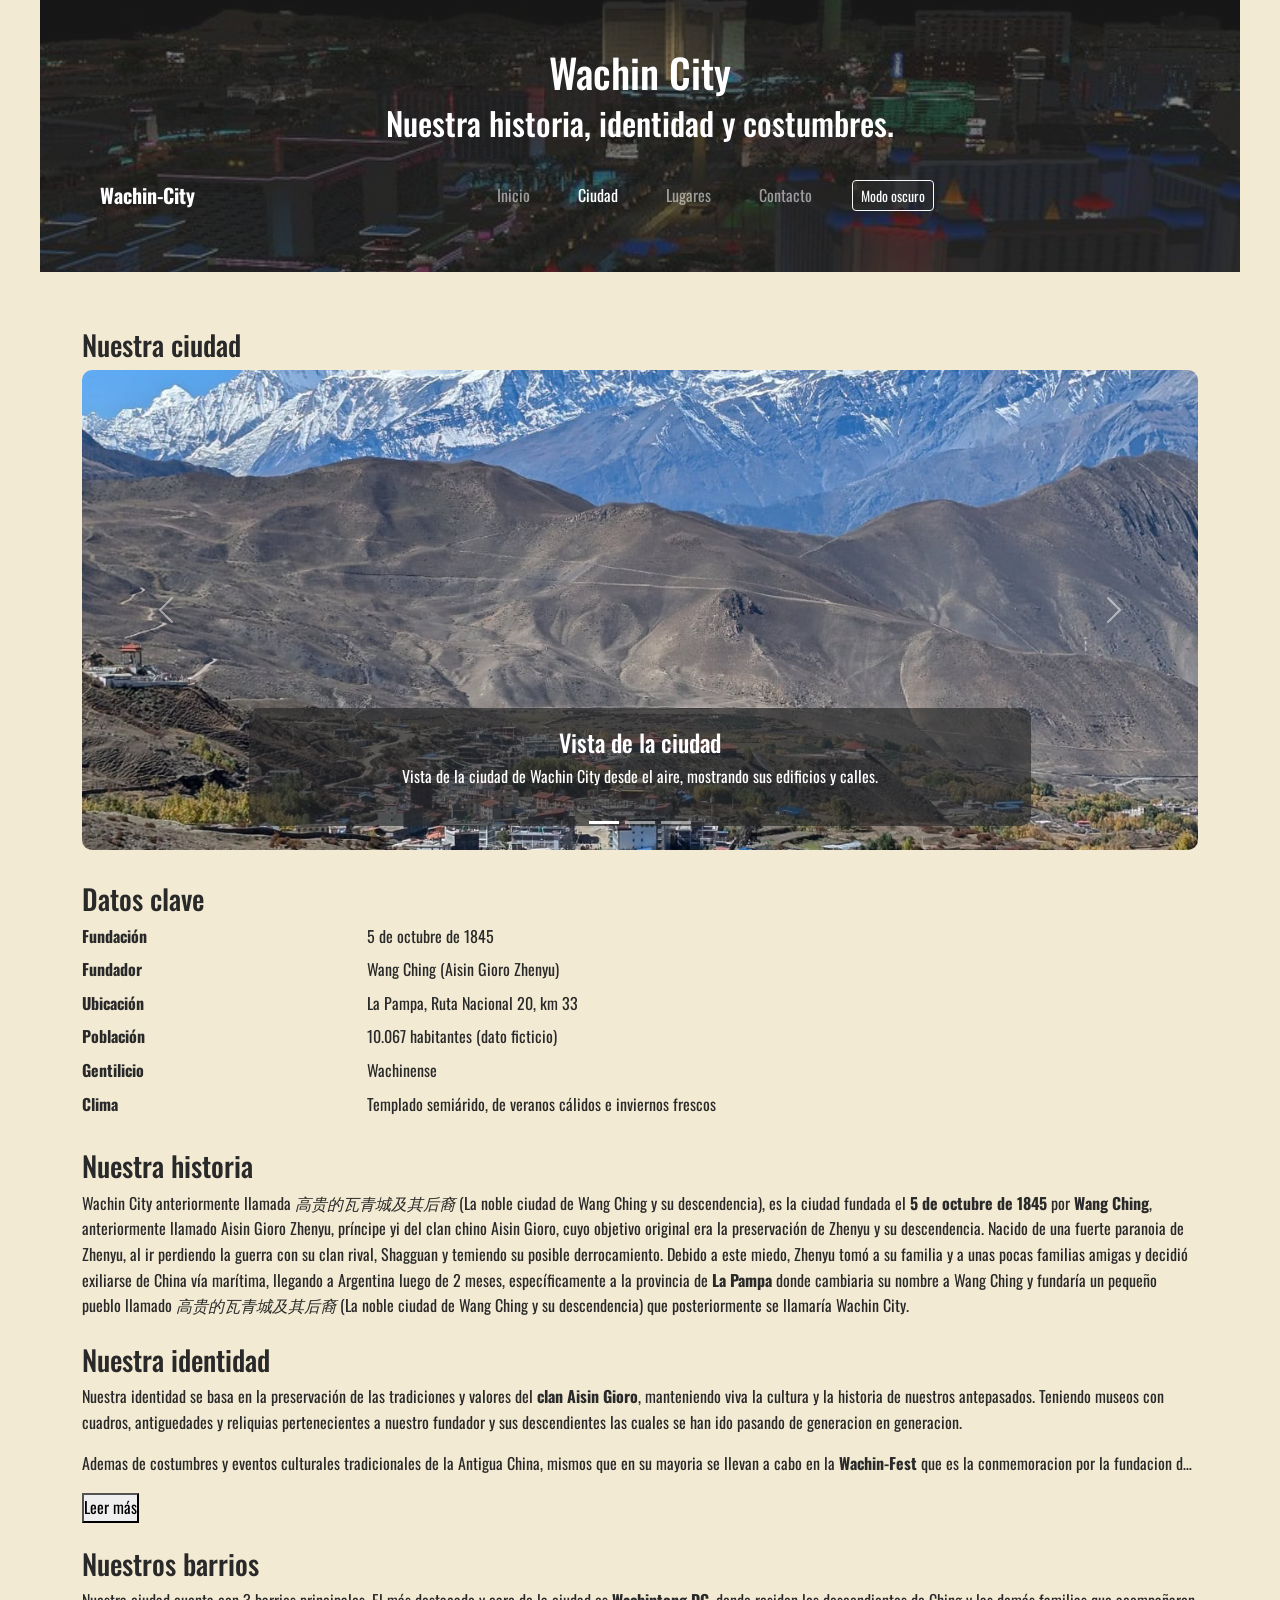
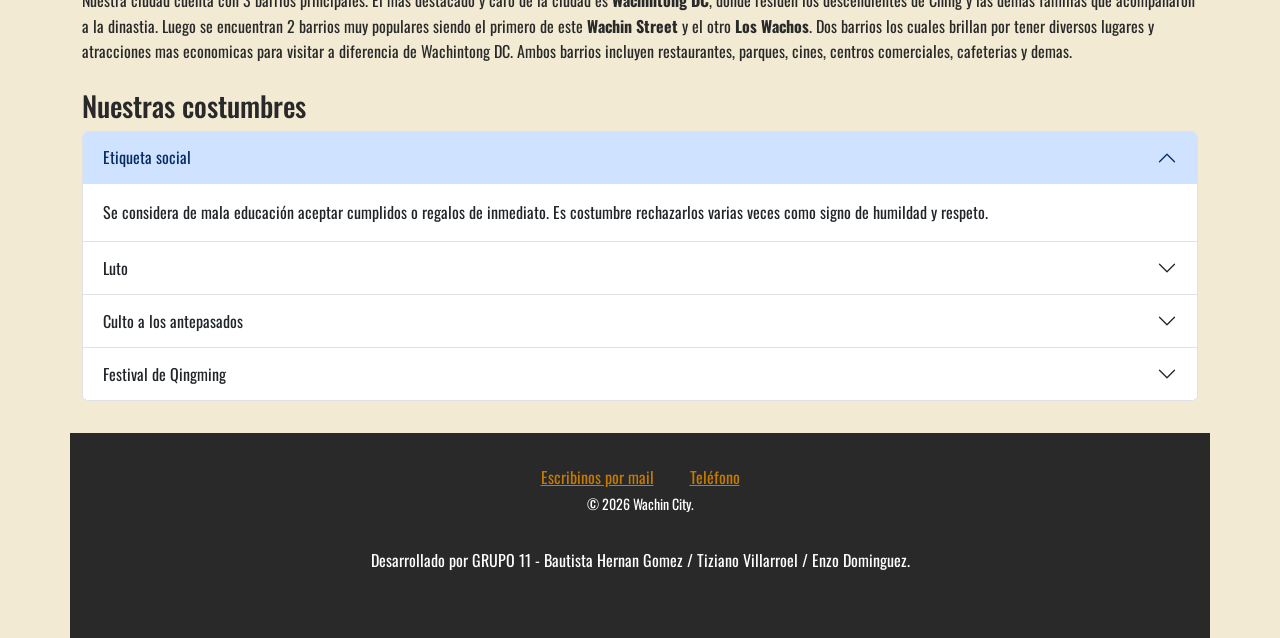
==== commit 7a3aac8f: "cambia <hr> por section" ====
--- a/ciudad.html
+++ b/ciudad.html
@@ -16,7 +16,6 @@
             Wachin City
         </h1>
         <h2>Nuestra historia, identidad y costumbres.</h2>
-        <hr>
          <nav class="navbar navbar-expand-lg navbar-dark" aria-label="Navegación principal">
             <div class="container-fluid">
 
@@ -43,48 +42,67 @@
         </nav>
 
     </header>
-    <hr>
+
     <main class="container">
+        <section id="ciudad" class="mt-4">
         <h3>Nuestra ciudad</h3>
-        <div id="carouselDeCiudad" class="carousel slide">
-        <div class="carousel-indicators">
-            <button type="button" data-bs-target="#carouselDeCiudad" data-bs-slide-to="0" class="active" aria-current="true" aria-label="Slide 1"></button>
-            <button type="button" data-bs-target="#carouselDeCiudad" data-bs-slide-to="1" aria-label="Slide 2"></button>
-            <button type="button" data-bs-target="#carouselDeCiudad" data-bs-slide-to="2" aria-label="Slide 3"></button>
-        </div>
-        <div class="carousel-inner">
-            <div class="carousel-item active">
-            <img src="./IMG/2025-10-21-06-34-12-1344x1012.jpg" class="d-block w-100" alt="Vista de Wachin City desde el aire.">
-            <div class="carousel-caption d-none d-md-block">
-                <h4>Vista de la ciudad</h4>
-                <p>Vista de la ciudad de Wachin City desde el aire, mostrando sus edificios y calles.</p>
-            </div>
-            </div>
-            <div class="carousel-item">
-            <img src="./IMG/POST-2-PLAZA-DE-DURBAR-EN-PATAN-c-dalbera.jpg" class="d-block w-100" alt="Plaza de Wachin Street.">
-            <div class="carousel-caption d-none d-md-block">
-                <h4>Plaza de Wachin Street</h4>
-                <p>Una de las plazas principales de Wachin Street, donde se celebran eventos culturales y sociales.</p>
-            </div>
-            </div>
-            <div class="carousel-item">
-            <img src="./IMG/casa de los descendientes de Ching en wachintong DC.jpg" class="d-block w-100" alt="Casa de los descendientes de Ching en Wachin City.">
-            <div class="carousel-caption d-none d-md-block">
-                <h4>Casa de los descendientes de Wang Ching</h4>
-                <p>La casa donde viven los descendientes de Wang Ching ubicada en Wachintong DC, representativa de la historia y cultura local.</p>
-            </div>
-            </div>
-        </div>
-        <button class="carousel-control-prev" type="button" data-bs-target="#carouselDeCiudad" data-bs-slide="prev">
-            <span class="carousel-control-prev-icon" aria-hidden="true"></span>
-            <span class="visually-hidden">Previous</span>
-        </button>
-        <button class="carousel-control-next" type="button" data-bs-target="#carouselDeCiudad" data-bs-slide="next">
-            <span class="carousel-control-next-icon" aria-hidden="true"></span>
-            <span class="visually-hidden">Next</span>
-        </button>
-        </div>
-
+            <div id="carouselDeCiudad" class="carousel slide">
+            <div class="carousel-indicators">
+                <button type="button" data-bs-target="#carouselDeCiudad" data-bs-slide-to="0" class="active" aria-current="true" aria-label="Slide 1"></button>
+                <button type="button" data-bs-target="#carouselDeCiudad" data-bs-slide-to="1" aria-label="Slide 2"></button>
+                <button type="button" data-bs-target="#carouselDeCiudad" data-bs-slide-to="2" aria-label="Slide 3"></button>
+            </div>
+            <div class="carousel-inner">
+                <div class="carousel-item active">
+                <img src="./IMG/2025-10-21-06-34-12-1344x1012.jpg" class="d-block w-100" alt="Vista de Wachin City desde el aire.">
+                <div class="carousel-caption d-none d-md-block">
+                    <h4>Vista de la ciudad</h4>
+                    <p>Vista de la ciudad de Wachin City desde el aire, mostrando sus edificios y calles.</p>
+                </div>
+                </div>
+                <div class="carousel-item">
+                <img src="./IMG/POST-2-PLAZA-DE-DURBAR-EN-PATAN-c-dalbera.jpg" class="d-block w-100" alt="Plaza de Wachin Street.">
+                <div class="carousel-caption d-none d-md-block">
+                    <h4>Plaza de Wachin Street</h4>
+                    <p>Una de las plazas principales de Wachin Street, donde se celebran eventos culturales y sociales.</p>
+                </div>
+                </div>
+                <div class="carousel-item">
+                <img src="./IMG/casa de los descendientes de Ching en wachintong DC.jpg" class="d-block w-100" alt="Casa de los descendientes de Ching en Wachin City.">
+                <div class="carousel-caption d-none d-md-block">
+                    <h4>Casa de los descendientes de Wang Ching</h4>
+                    <p>La casa donde viven los descendientes de Wang Ching ubicada en Wachintong DC, representativa de la historia y cultura local.</p>
+                </div>
+                </div>
+            </div>
+            <button class="carousel-control-prev" type="button" data-bs-target="#carouselDeCiudad" data-bs-slide="prev">
+                <span class="carousel-control-prev-icon" aria-hidden="true"></span>
+                <span class="visually-hidden">Previous</span>
+            </button>
+            <button class="carousel-control-next" type="button" data-bs-target="#carouselDeCiudad" data-bs-slide="next">
+                <span class="carousel-control-next-icon" aria-hidden="true"></span>
+                <span class="visually-hidden">Next</span>
+            </button>
+            </div>
+        </section>
+        <section id="datos-clave" class="mt-4">
+            <h3>Datos clave</h3>
+            <dl class="row">
+                <dt class="col-sm-3">Fundación</dt>
+                <dd class="col-sm-9">5 de octubre de 1845</dd>
+                <dt class="col-sm-3">Fundador</dt>
+                <dd class="col-sm-9">Wang Ching (Aisin Gioro Zhenyu)</dd>
+                <dt class="col-sm-3">Ubicación</dt>
+                <dd class="col-sm-9">La Pampa, Ruta Nacional 20, km 33</dd>
+                <dt class="col-sm-3">Población</dt>
+                <dd class="col-sm-9">10.067 habitantes (dato ficticio)</dd>
+                <dt class="col-sm-3">Gentilicio</dt>
+                <dd class="col-sm-9">Wachinense</dd>
+                <dt class="col-sm-3">Clima</dt>
+                <dd class="col-sm-9">Templado semiárido, de veranos cálidos e inviernos frescos</dd>
+            </dl>
+            </section>
+        <section id="historia" class="mt-4">
         <h3>Nuestra historia</h3>
           <p>
            
@@ -98,7 +116,8 @@
     llegando a Argentina luego de 2 meses, específicamente a la provincia de <strong>La Pampa</strong> donde cambiaria su nombre a Wang Ching
      y fundaría un pequeño pueblo llamado <em lang="zh">高贵的瓦青城及其后裔</em> (La noble ciudad de Wang Ching y su descendencia) que posteriormente se llamaría Wachin City.
         </p>
-        <hr>
+        </section>
+        <section id="identidad" class="mt-4">
         <h3>Nuestra identidad</h3>
           <p>
             
@@ -109,13 +128,15 @@
 
           </p>
               <p id="texto" class="texto-corto">
-        Ademas de costumbres y eventos culturales tradicionales de la Antigua China, mismos que en su mayoria se llevan a cabo en la <strong>Wachin Fest</strong> que es la conmemoracion por la fundacion 
+        Ademas de costumbres y eventos culturales tradicionales de la Antigua China, mismos que en su mayoria se llevan a cabo en la <strong>Wachin-Fest</strong> que es la conmemoracion por la fundacion 
                 de la ciudad. Como por ejemplo la tradicional Danza del Dragon para ahuyentar a los malos espiritus o el desarrollo de la caligrafía, poesía,
                  música con gongs y flautas como medio artistico, y juegos como el touhu (lanzamiento de flechas) como medio de entretenimiento.</p>
 
-<button id="btnLeer" onclick="alternarTexto('texto', 'btnLeer')">Leer más</button>  
-            
-        <hr>
+            <button id="btnLeer" onclick="alternarTexto('texto', 'btnLeer')">Leer más</button>  
+            
+        </section>
+
+        <section id="barrios" class="mt-4">
         <h3>Nuestros barrios</h3>
         <p>
             
@@ -128,8 +149,9 @@
               a diferencia de Wachintong DC. Ambos barrios incluyen restaurantes, parques, cines, centros comerciales, cafeterias y demas.
 
         </p>
-        <hr>
-        <h3>Otras características</h3>
+        </section>
+        <section id="costumbres" class="mt-4">
+        <h3>Nuestras costumbres</h3>
         <div class="accordion" id="acordeonCaracteristicas">
 
             <div class="accordion-item">
@@ -193,22 +215,7 @@
             </div>
 
         </div>
-        <hr>
-        <h3>Datos clave</h3>
-        <dl class="row">
-            <dt class="col-sm-3">Fundación</dt>
-            <dd class="col-sm-9">5 de octubre de 1845</dd>
-            <dt class="col-sm-3">Fundador</dt>
-            <dd class="col-sm-9">Wang Ching (Aisin Gioro Zhenyu)</dd>
-            <dt class="col-sm-3">Ubicación</dt>
-            <dd class="col-sm-9">La Pampa, Ruta Nacional 20, km 33</dd>
-            <dt class="col-sm-3">Población</dt>
-            <dd class="col-sm-9">10.067 habitantes (dato ficticio)</dd>
-            <dt class="col-sm-3">Gentilicio</dt>
-            <dd class="col-sm-9">Wachinense</dd>
-            <dt class="col-sm-3">Clima</dt>
-            <dd class="col-sm-9">Templado semiárido, de veranos cálidos e inviernos frescos</dd>
-        </dl>
+        </section>
     </main>
     <footer class="container">
         <a href="mailto:consultaswachincity@gmail.com">Escribinos por mail</a>
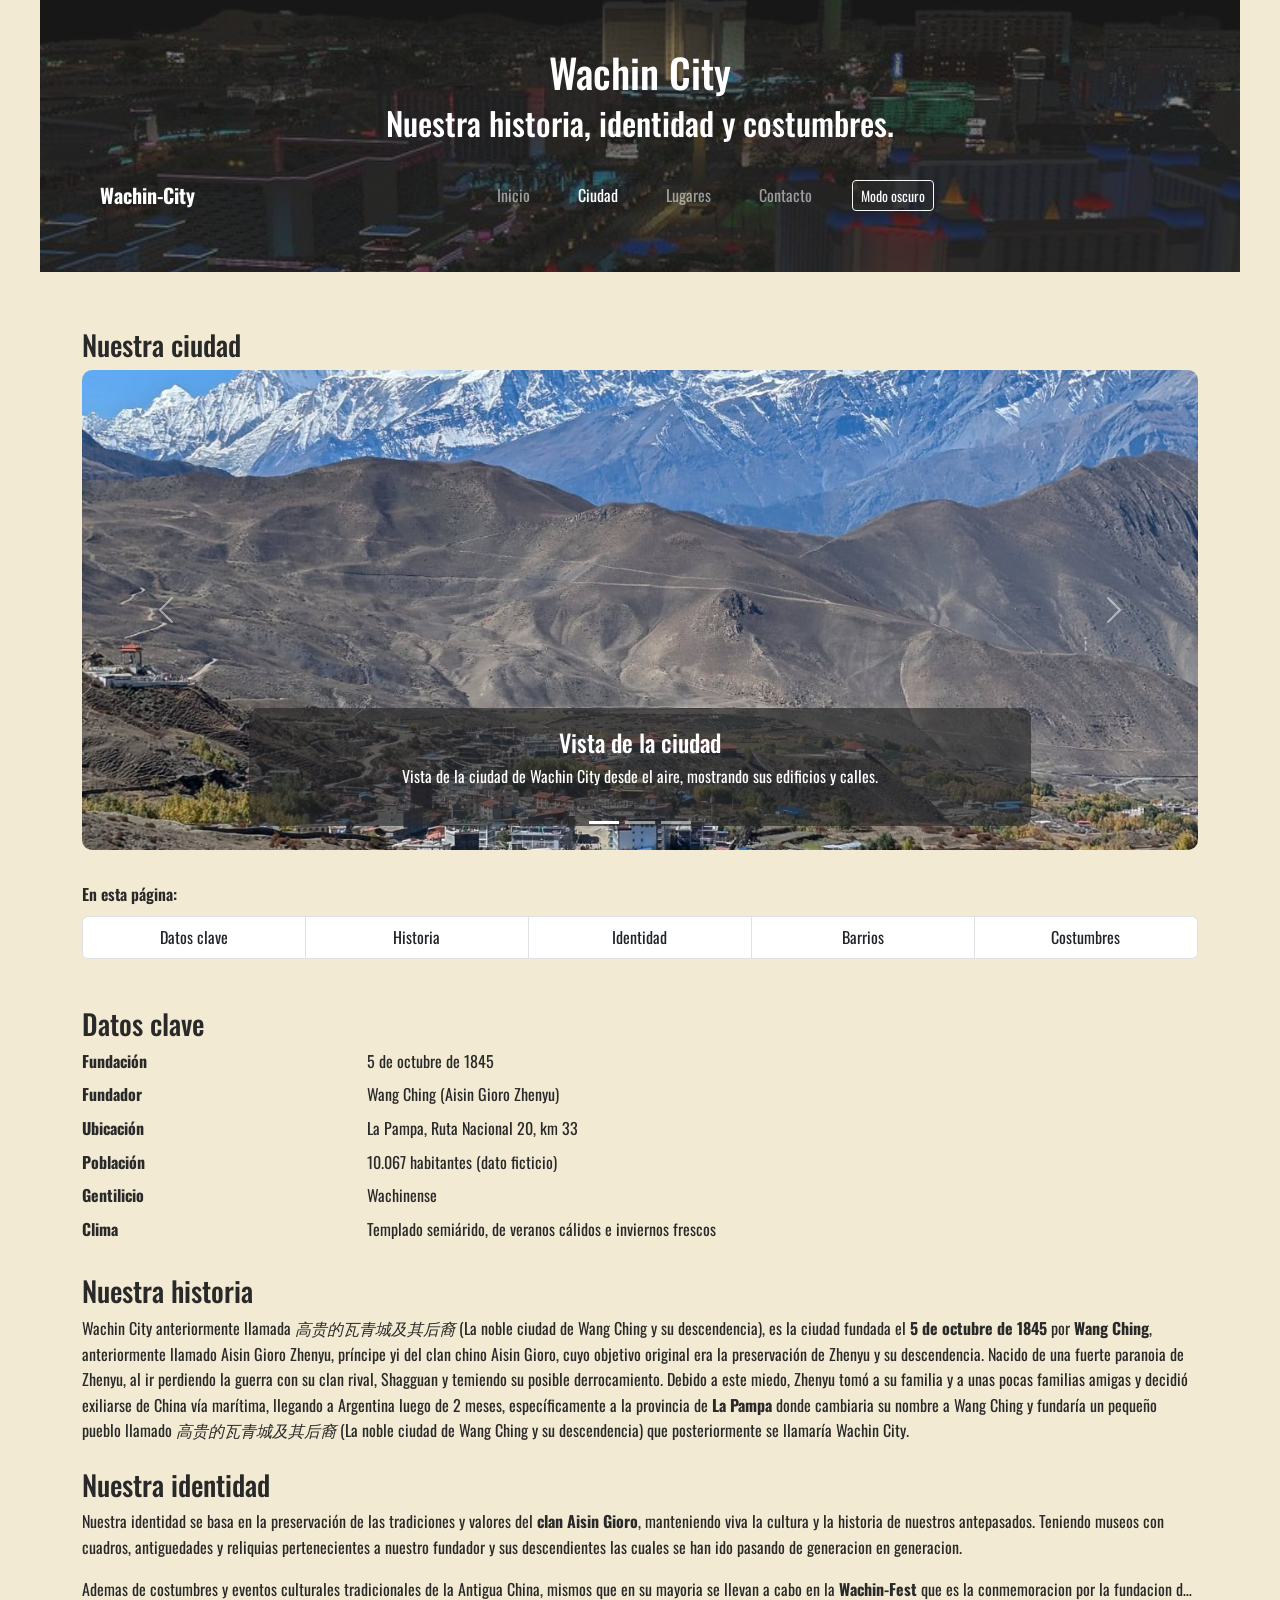
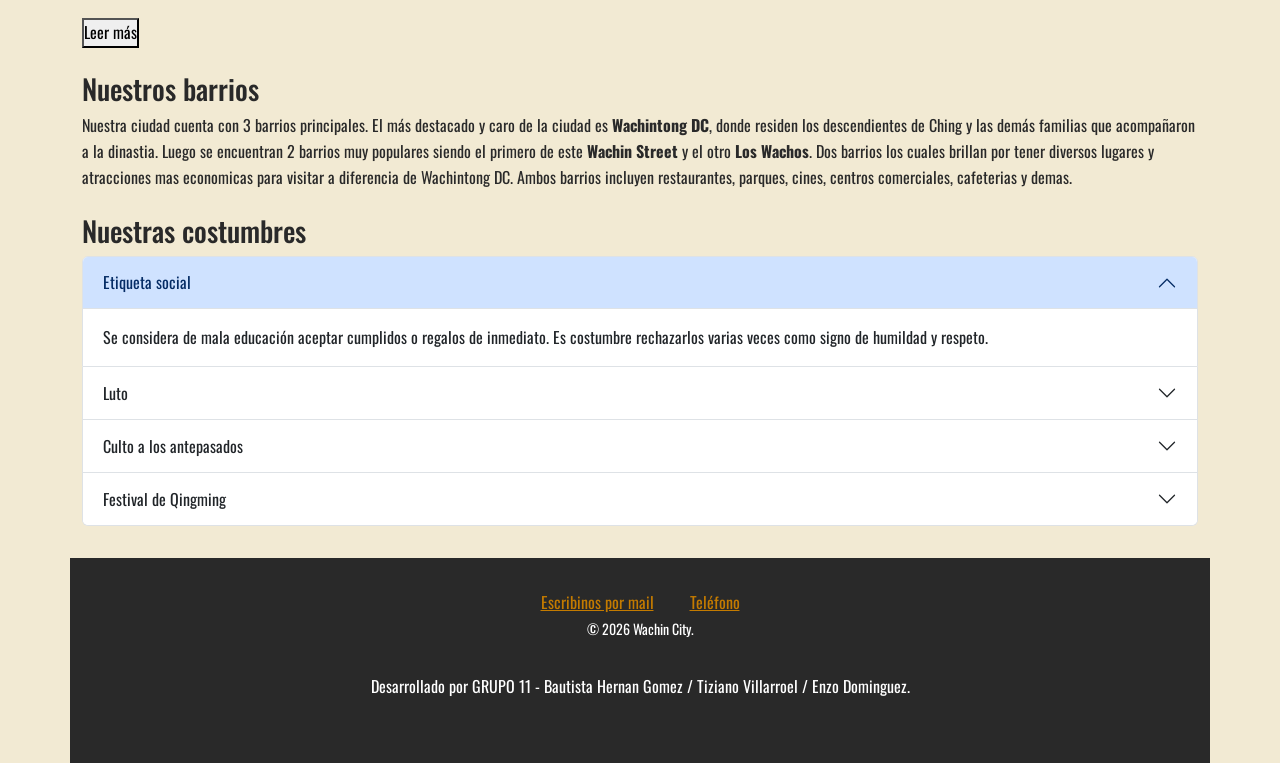
==== commit 77d18b32: "agrega nav interno para la página" ====
--- a/ciudad.html
+++ b/ciudad.html
@@ -85,6 +85,16 @@
             </button>
             </div>
         </section>
+        
+        <p class="mb-2 fw-semibold">En esta página:</p>
+        <div class="list-group list-group-horizontal-md text-center mb-5">
+            <a class="list-group-item list-group-item-action flex-fill" href="#datos-clave">Datos clave</a>
+            <a class="list-group-item list-group-item-action flex-fill" href="#historia">Historia</a>
+            <a class="list-group-item list-group-item-action flex-fill" href="#identidad">Identidad</a>
+            <a class="list-group-item list-group-item-action flex-fill" href="#barrios">Barrios</a>
+            <a class="list-group-item list-group-item-action flex-fill" href="#costumbres">Costumbres</a>
+        </div>
+        
         <section id="datos-clave" class="mt-4">
             <h3>Datos clave</h3>
             <dl class="row">
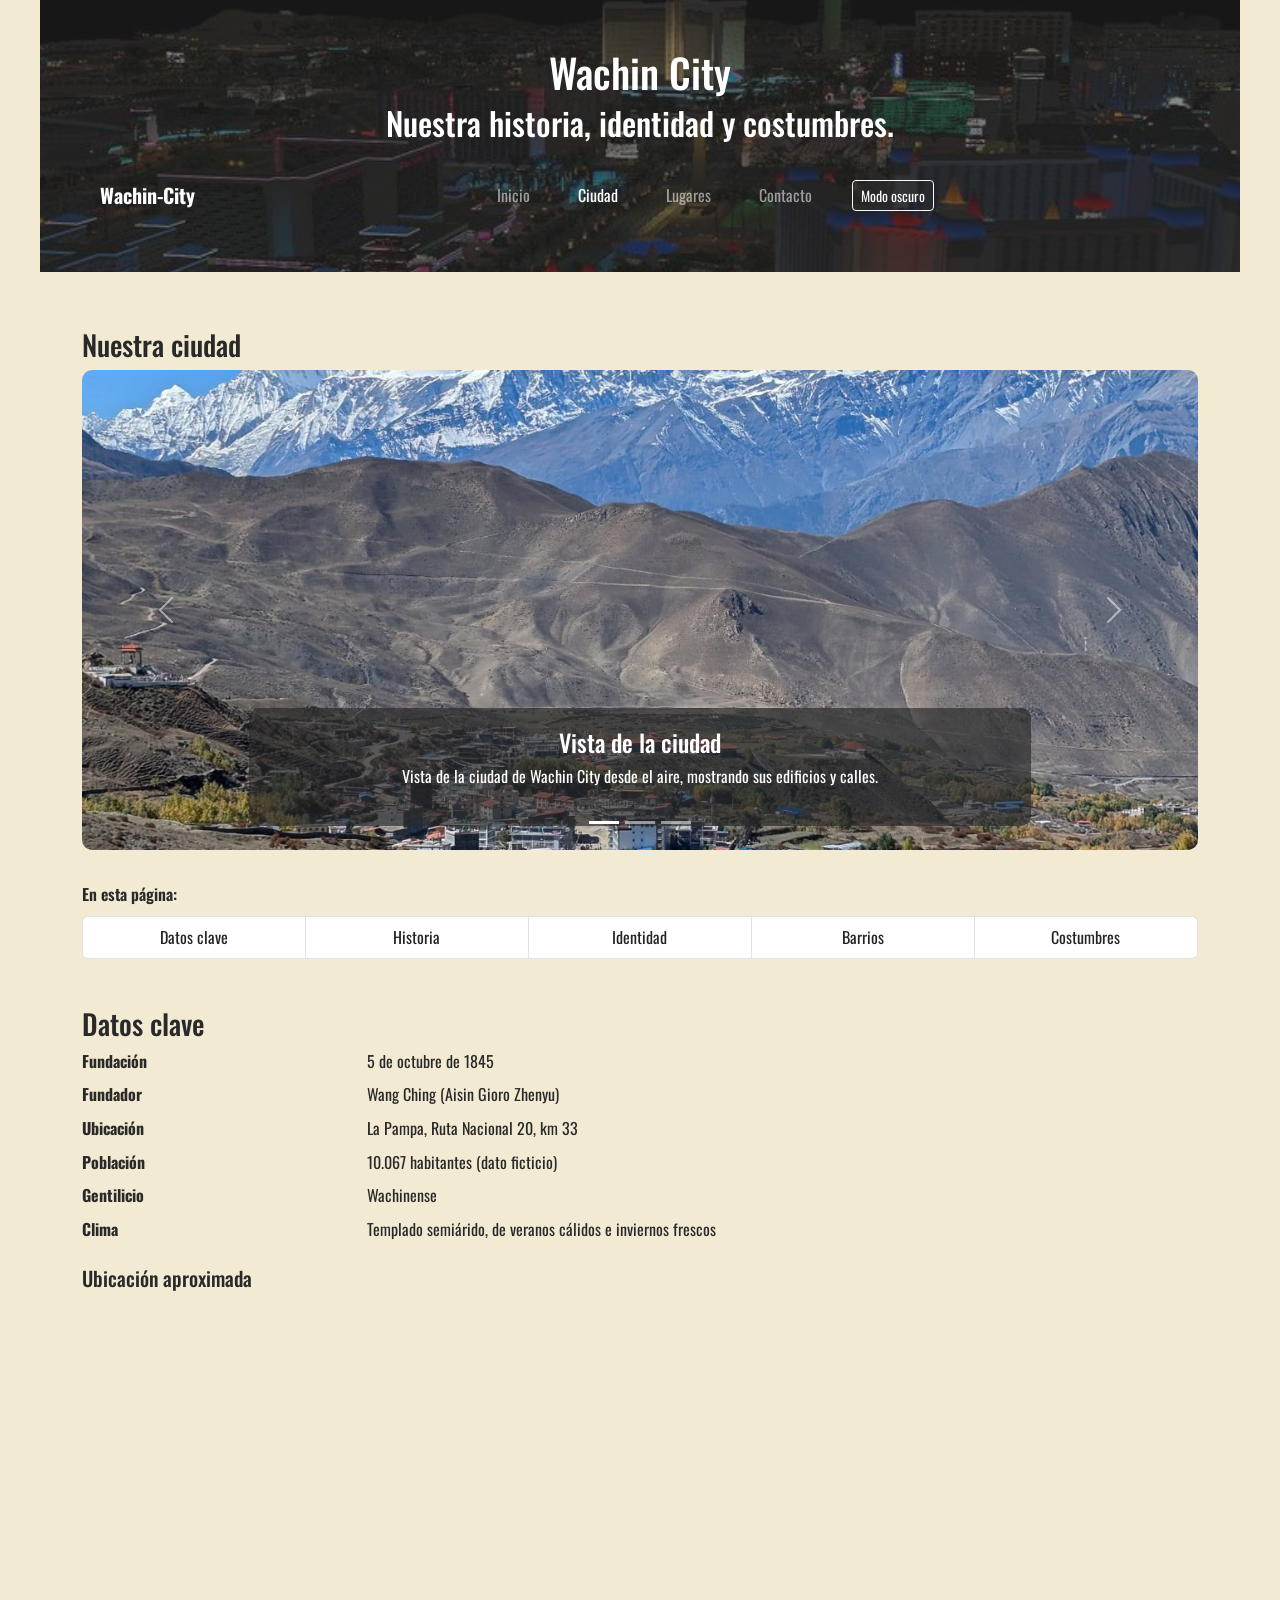
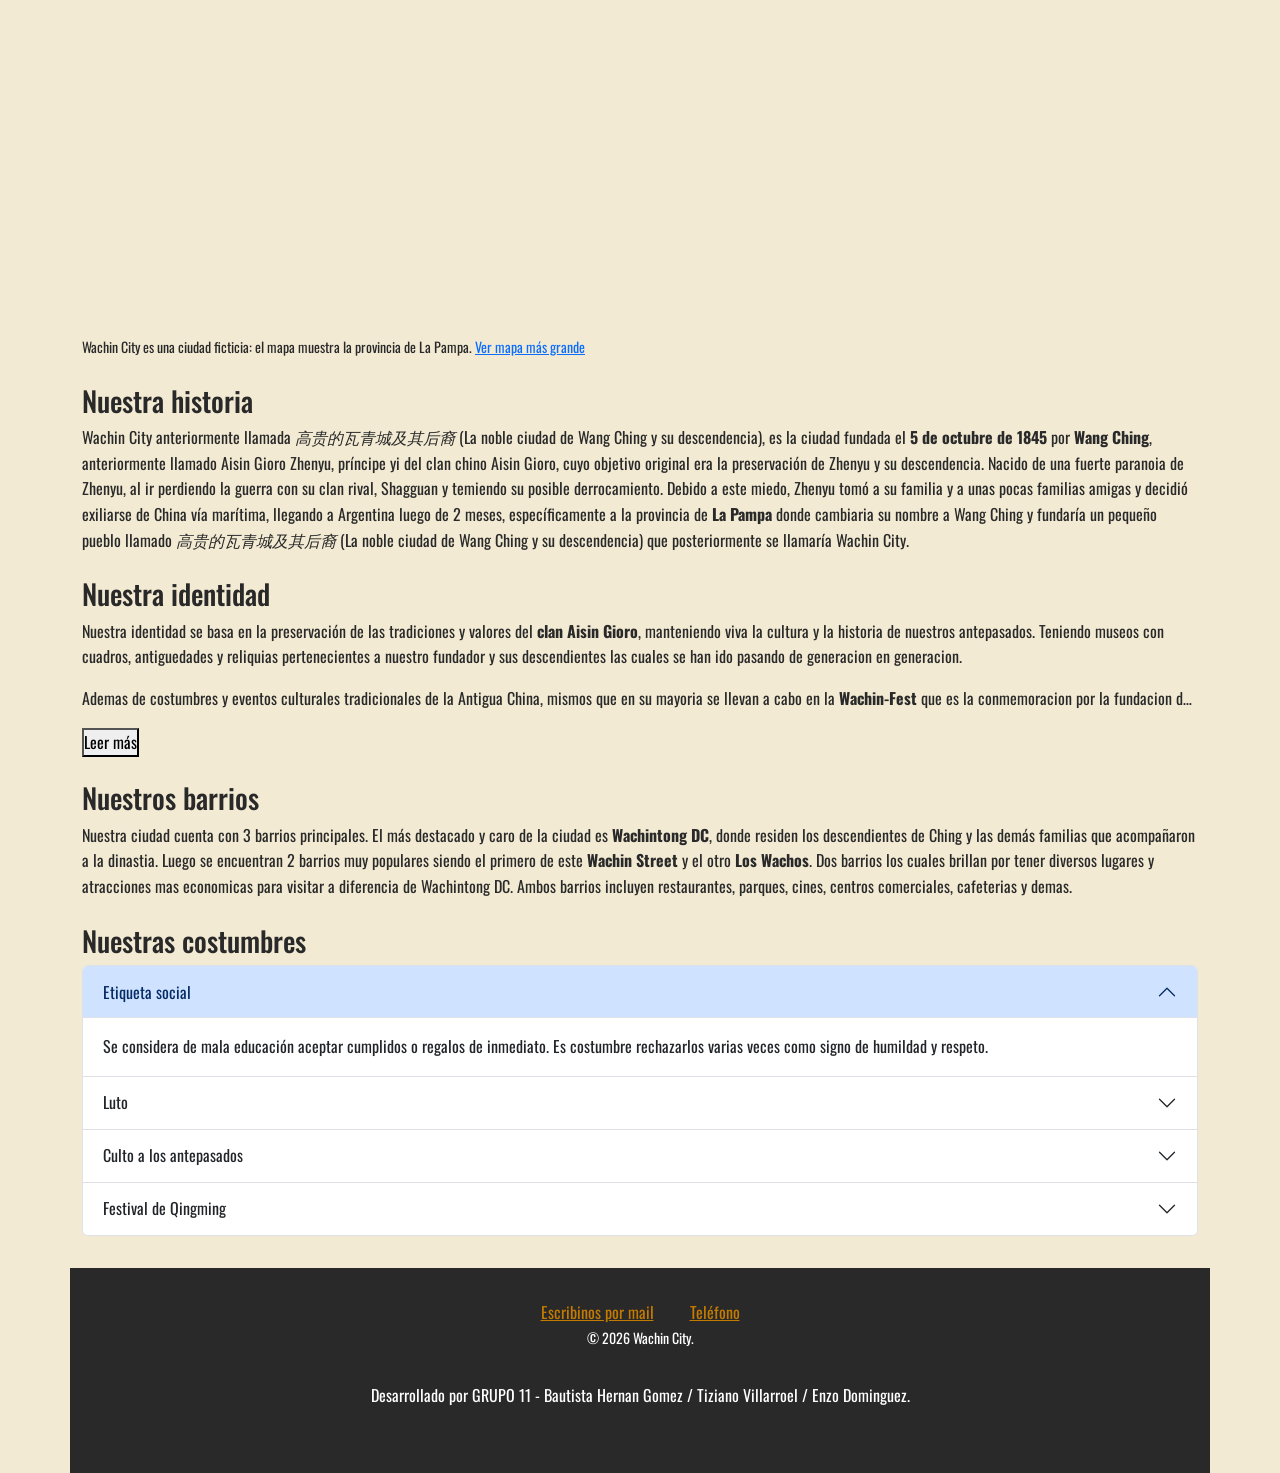
==== commit 6f536ada: "agrega un mapa mediante <iframe>" ====
--- a/ciudad.html
+++ b/ciudad.html
@@ -111,7 +111,19 @@
                 <dt class="col-sm-3">Clima</dt>
                 <dd class="col-sm-9">Templado semiárido, de veranos cálidos e inviernos frescos</dd>
             </dl>
-            </section>
+                <h4 class="h5">Ubicación aproximada</h4>
+            <div class="ratio ratio-16x9 mb-2">
+                <iframe src="https://www.openstreetmap.org/export/embed.html?bbox=-68.0%2C-39.2%2C-63.4%2C-35.0&amp;layer=mapnik"
+                        title="Mapa de la provincia de La Pampa, donde se ubica Wachin City"
+                        loading="lazy"></iframe>
+            </div>
+            <p>
+                <small>
+                    Wachin City es una ciudad ficticia: el mapa muestra la provincia de La Pampa.
+                    <a href="https://www.openstreetmap.org/#map=7/-37.1/-65.5" target="_blank" rel="noopener noreferrer">Ver mapa más grande</a>
+                </small>
+            </p>
+        </section>
         <section id="historia" class="mt-4">
         <h3>Nuestra historia</h3>
           <p>
